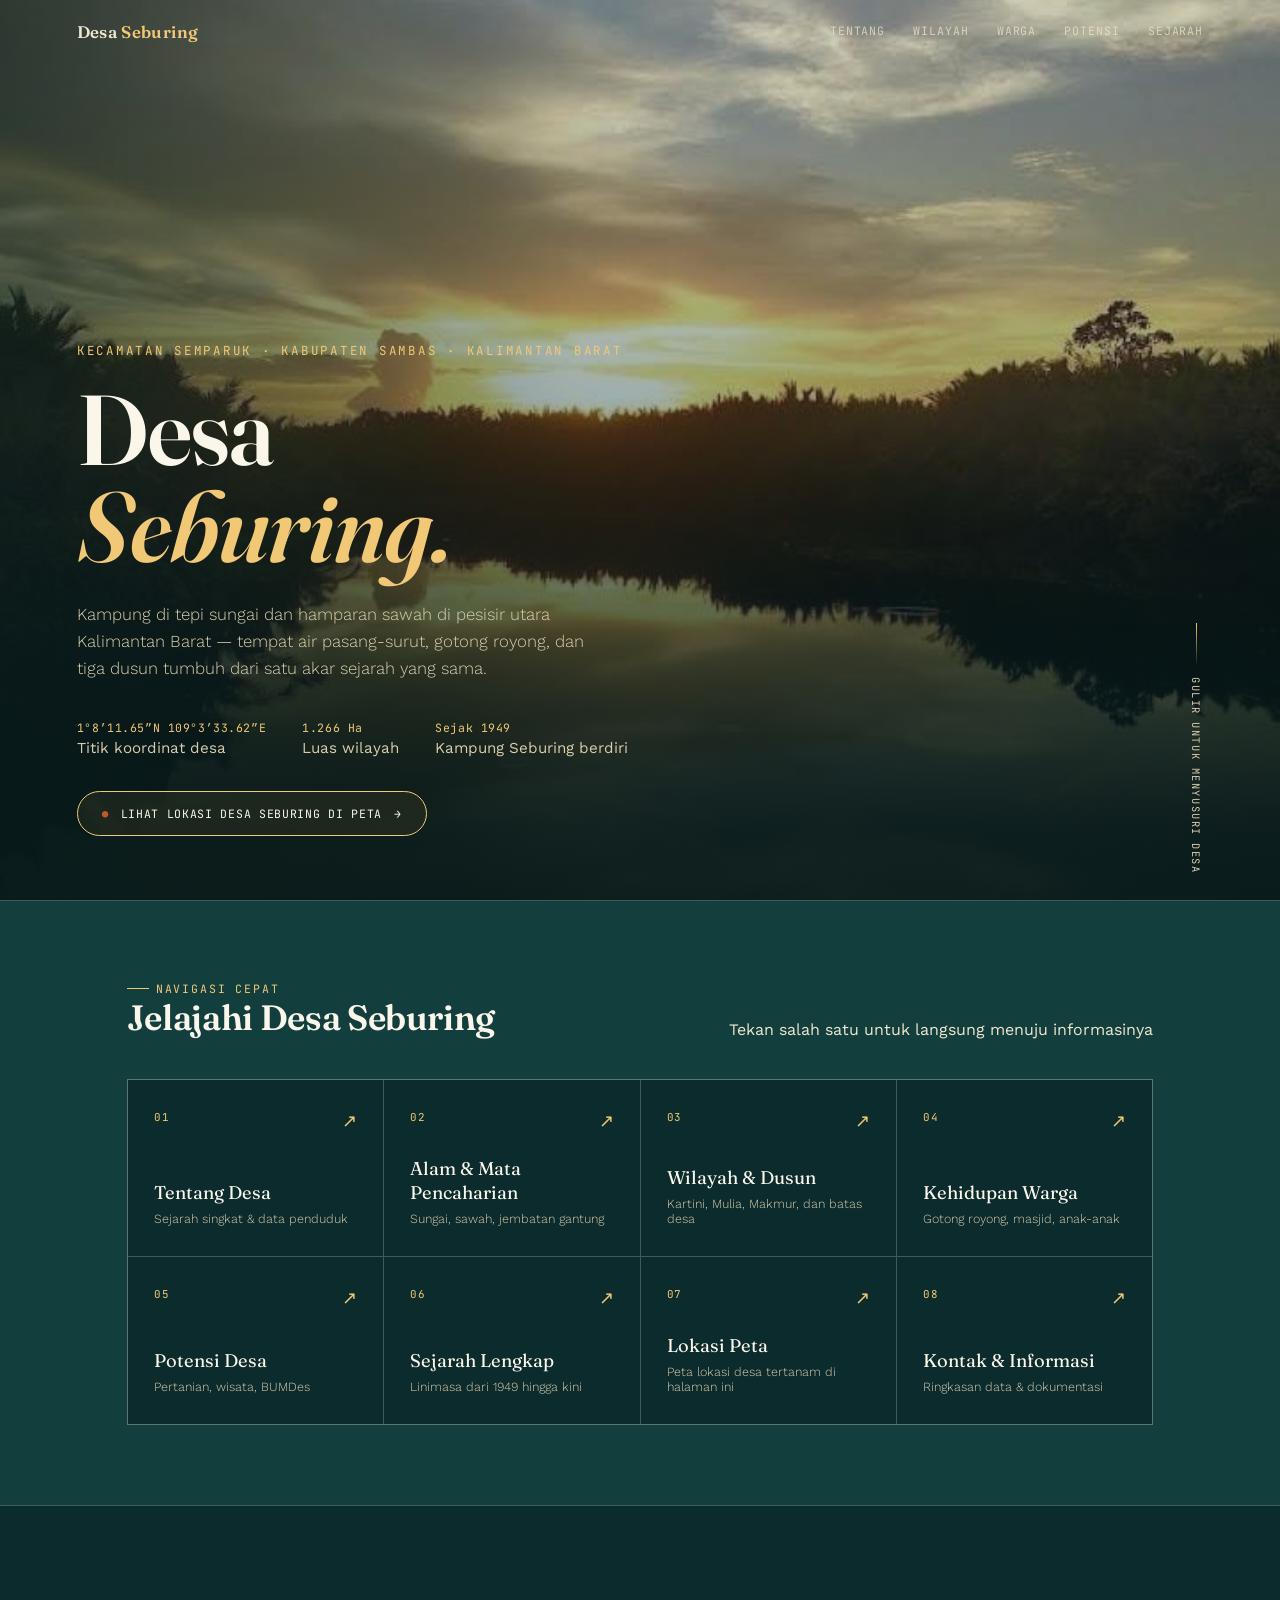
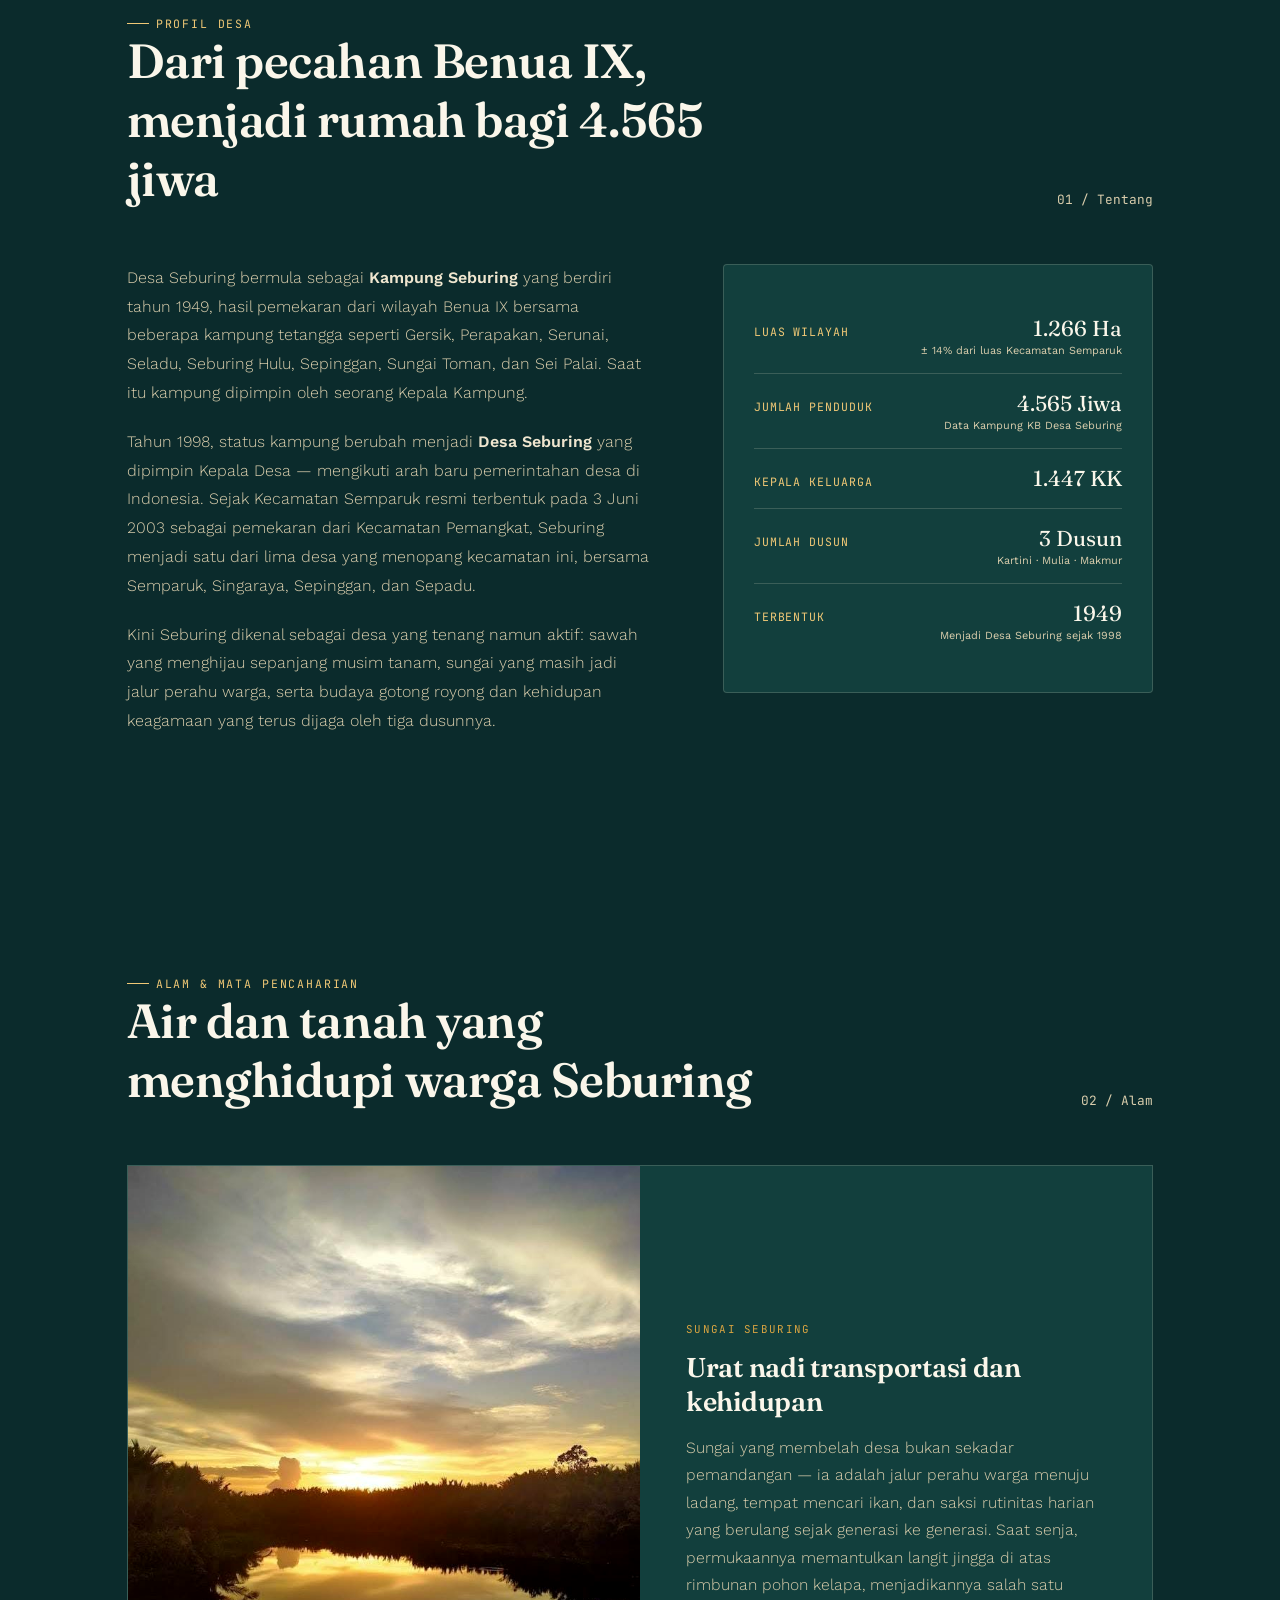
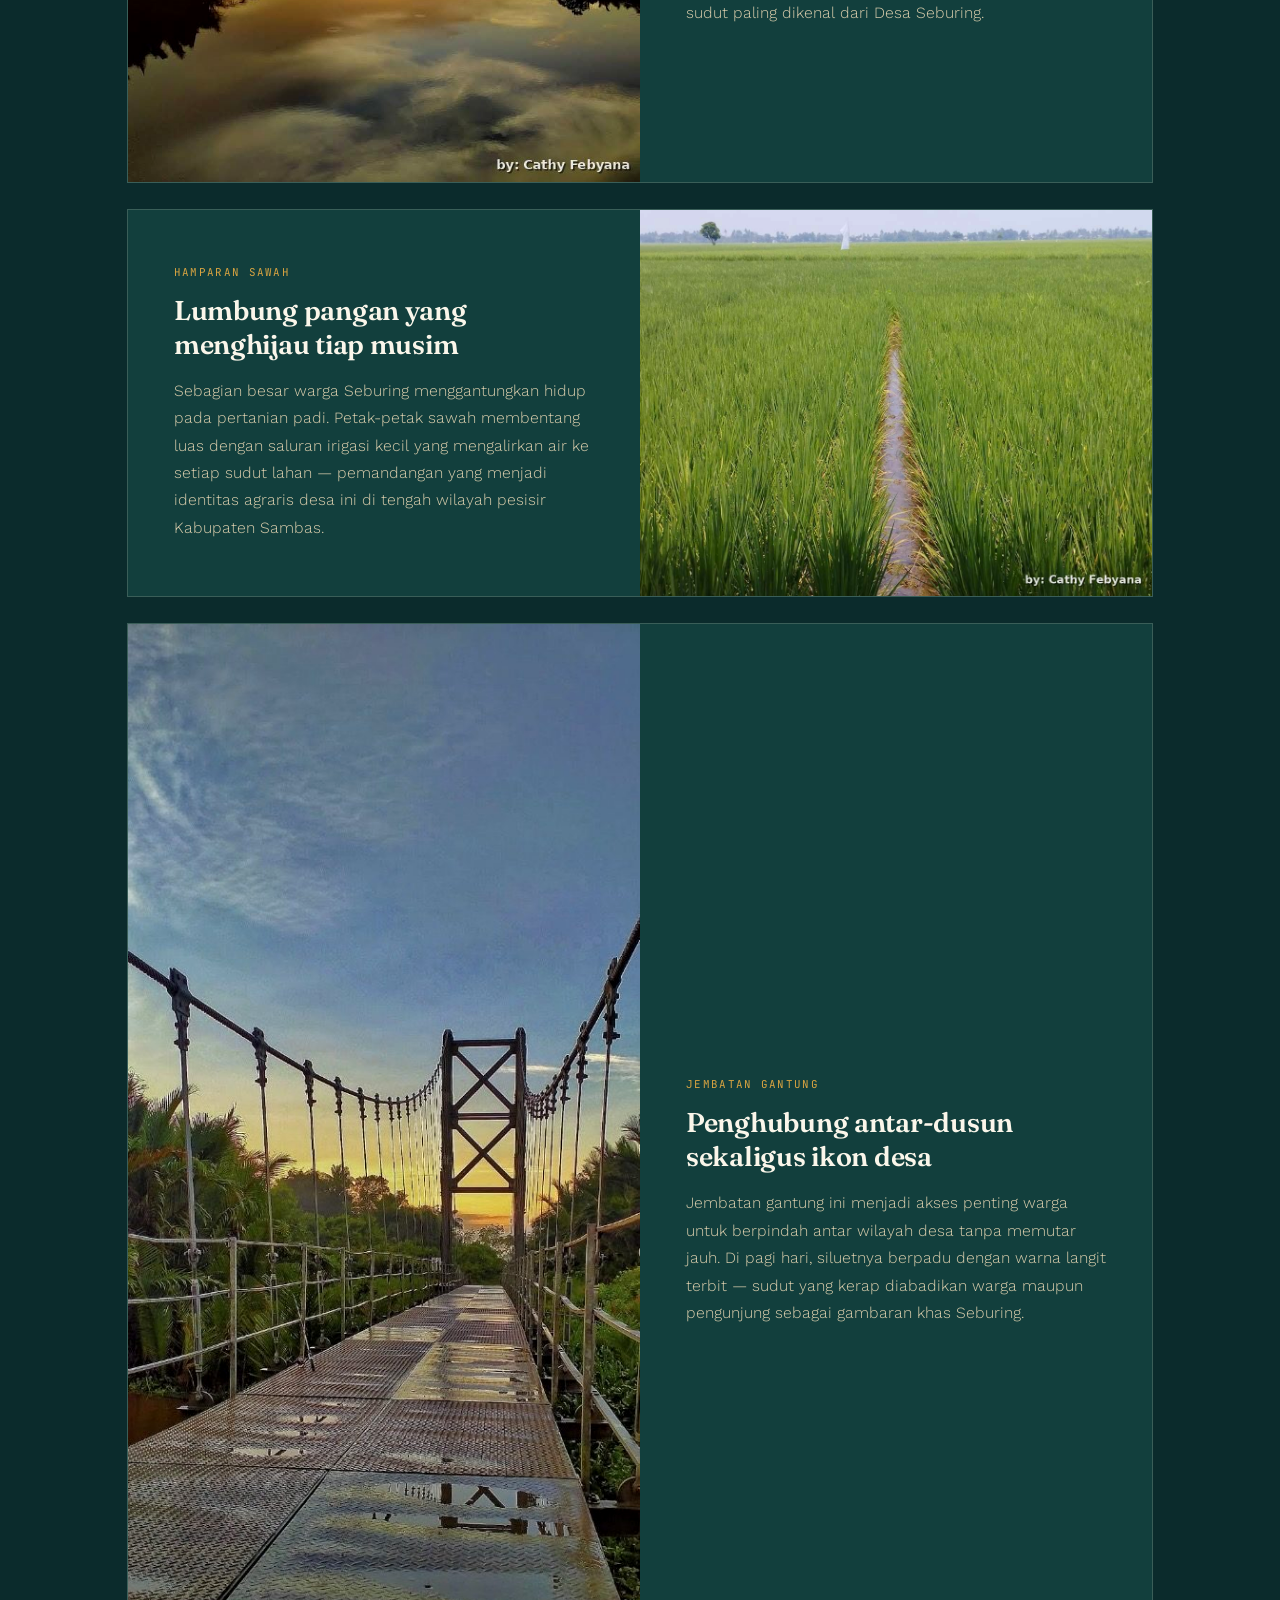
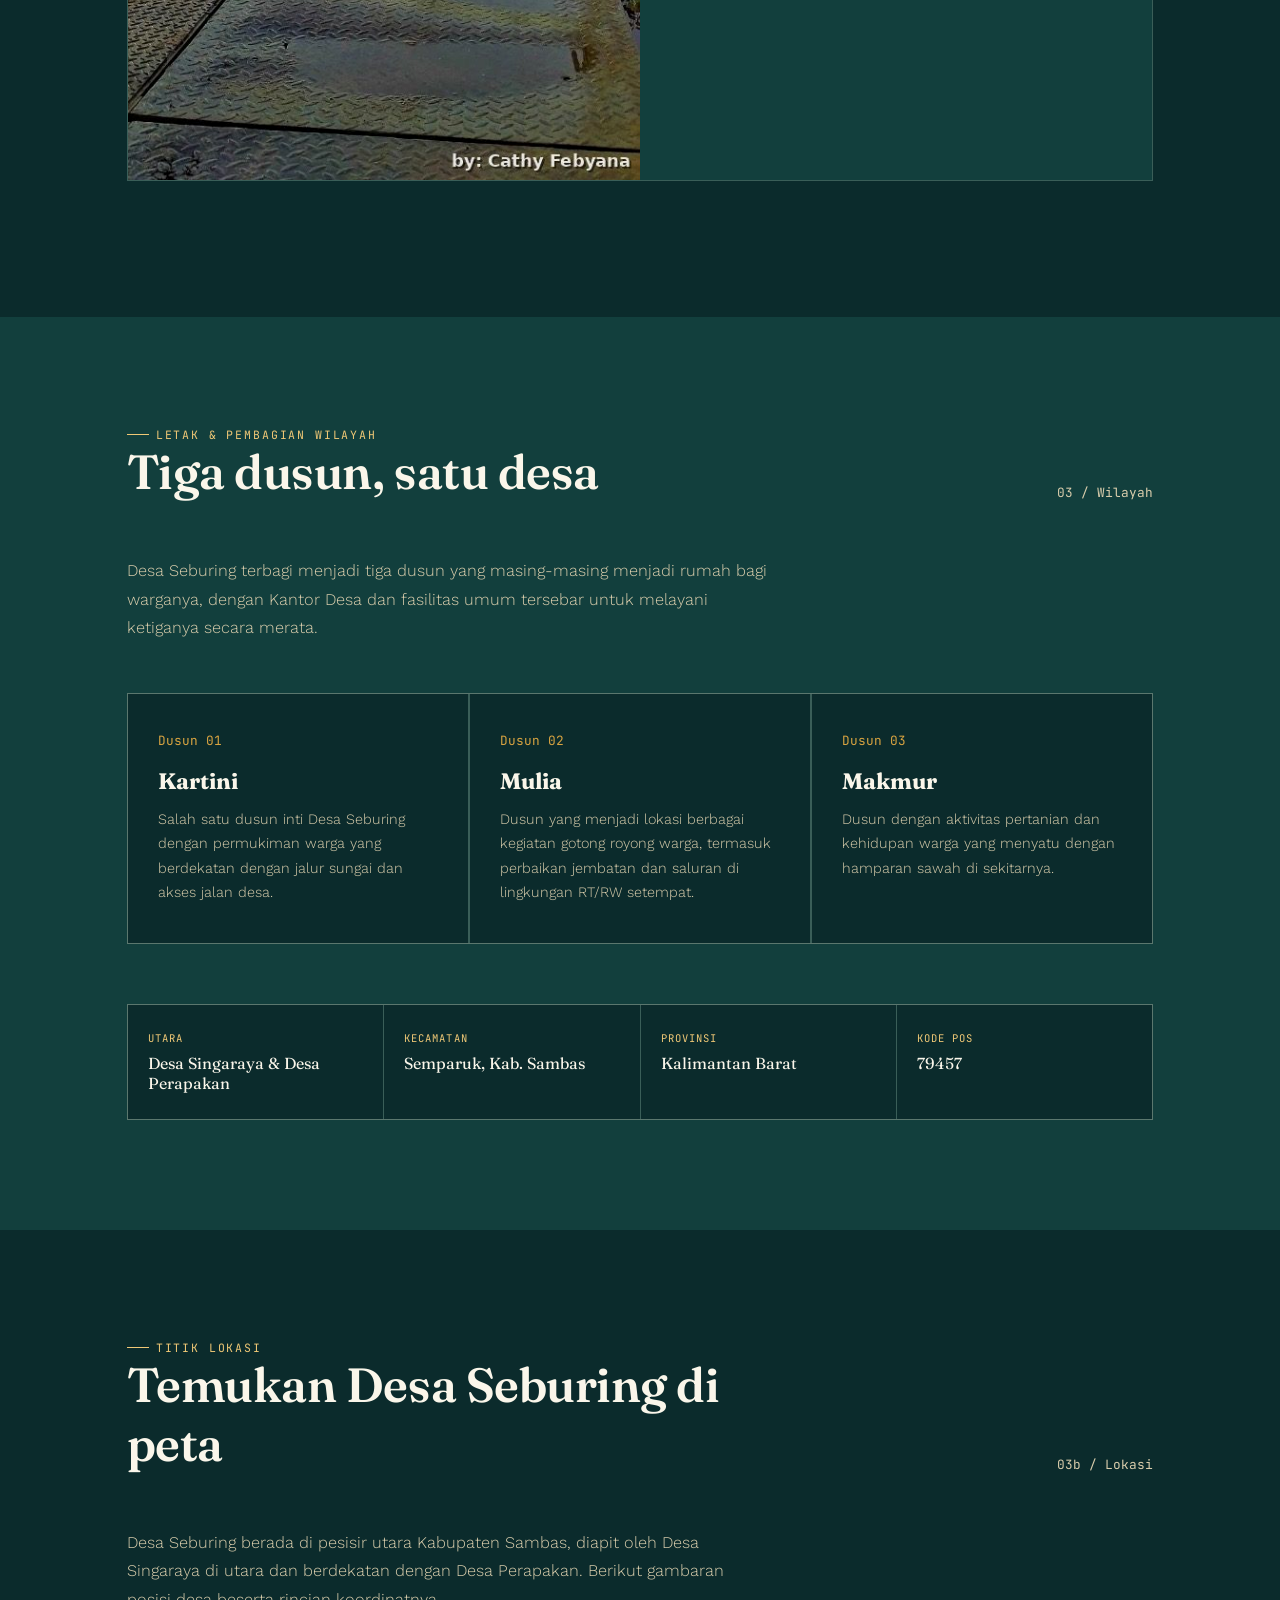
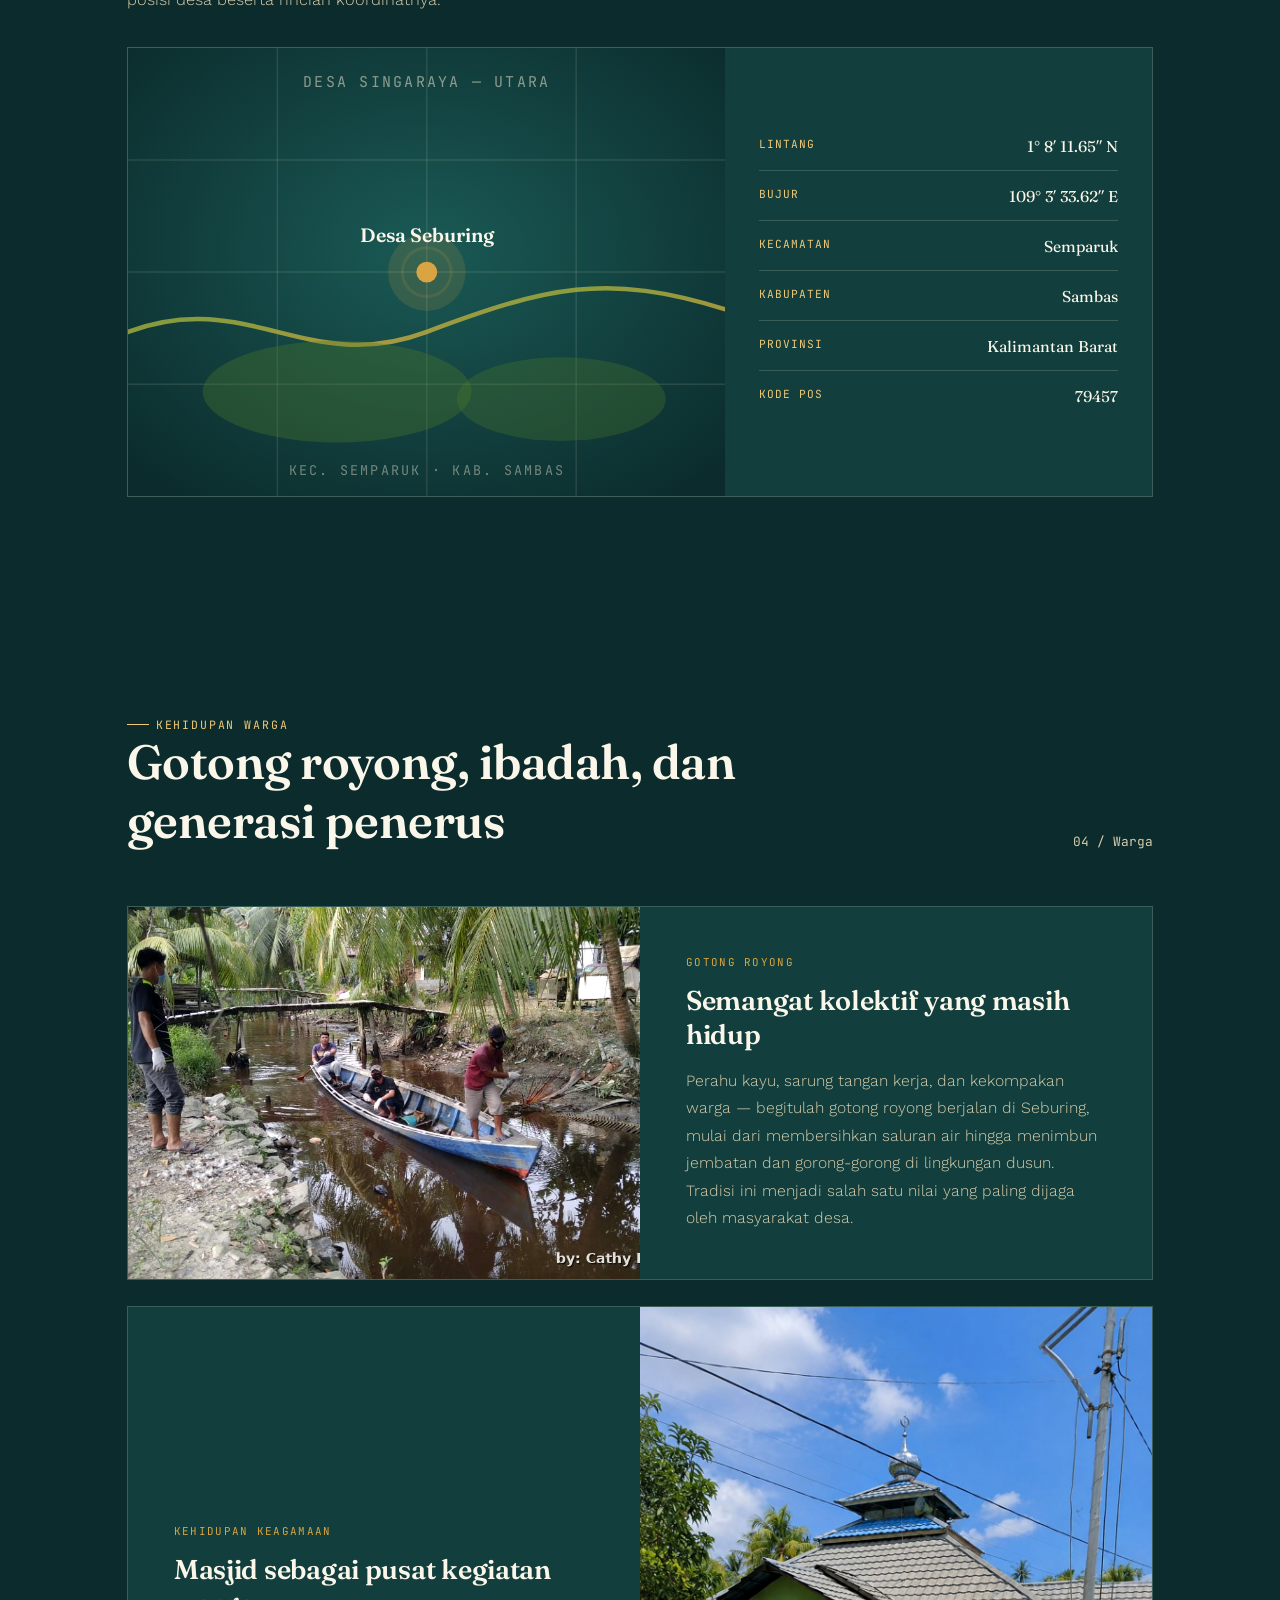
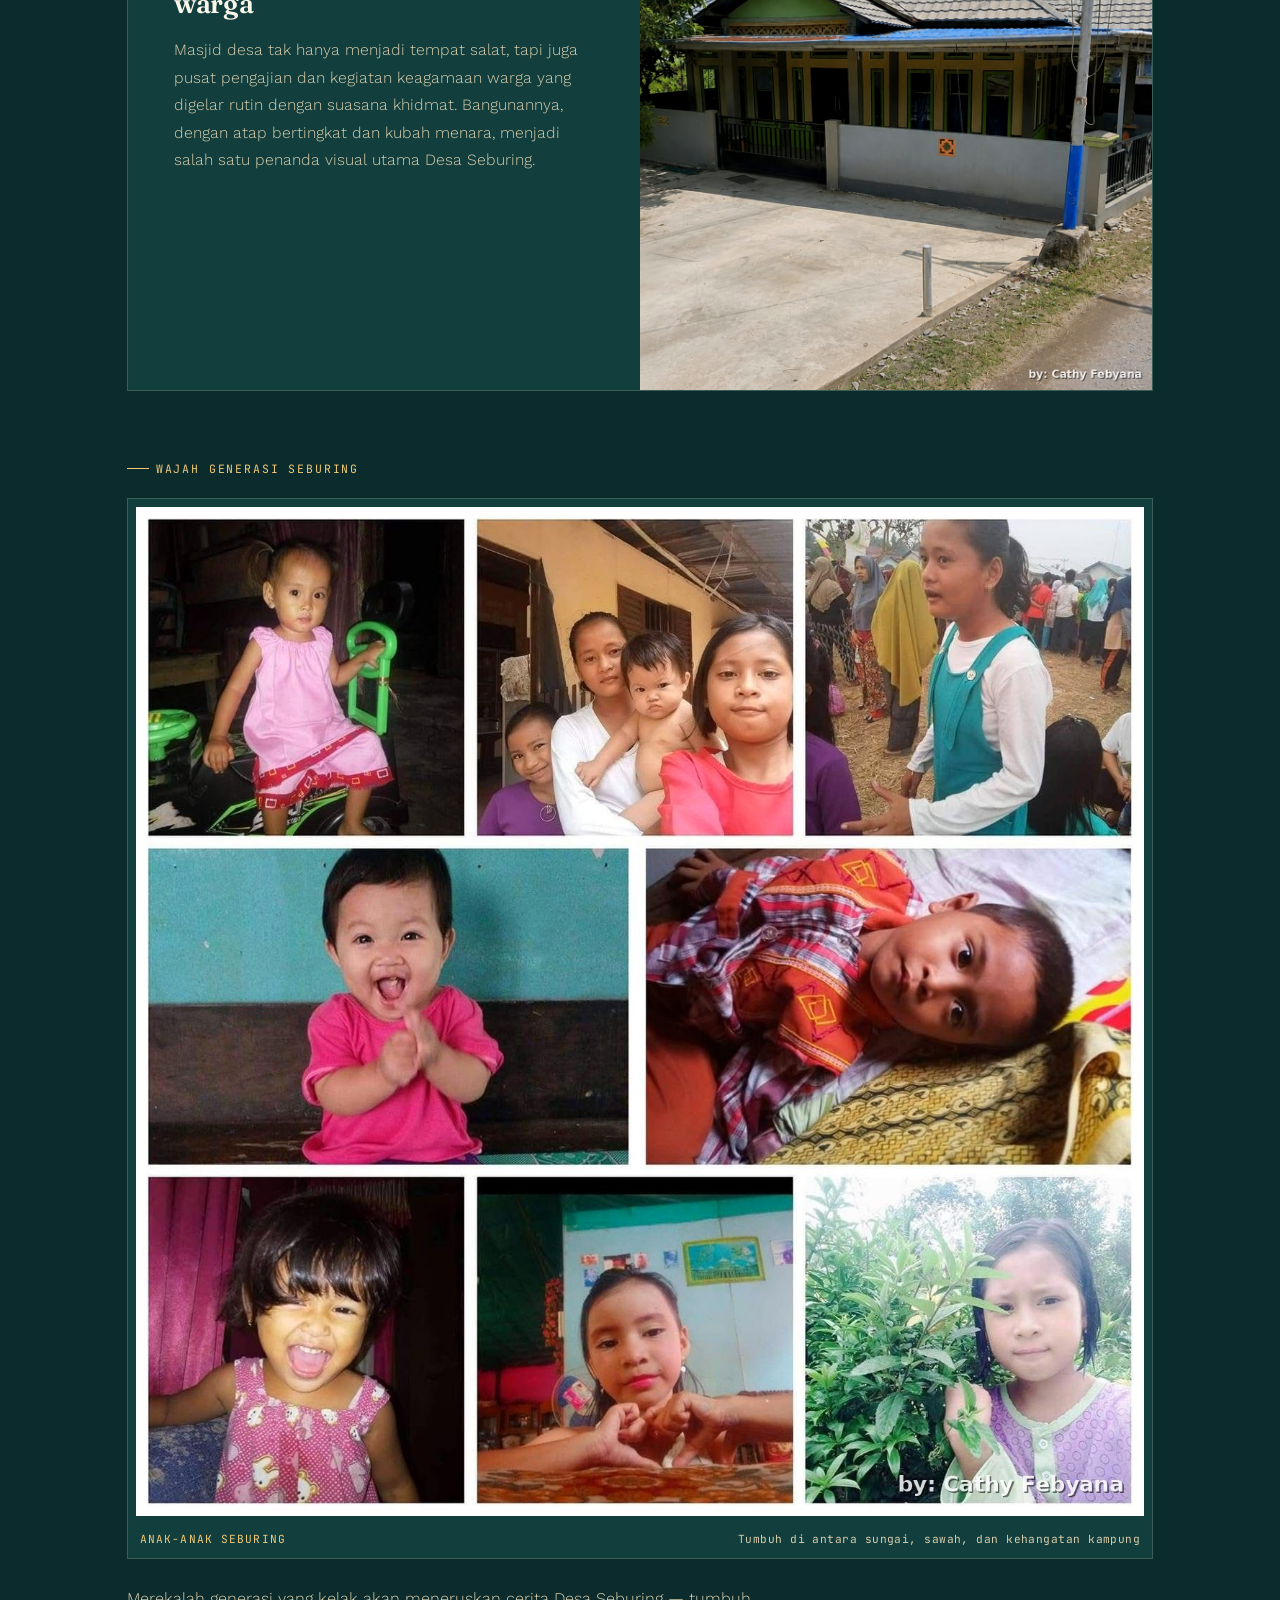
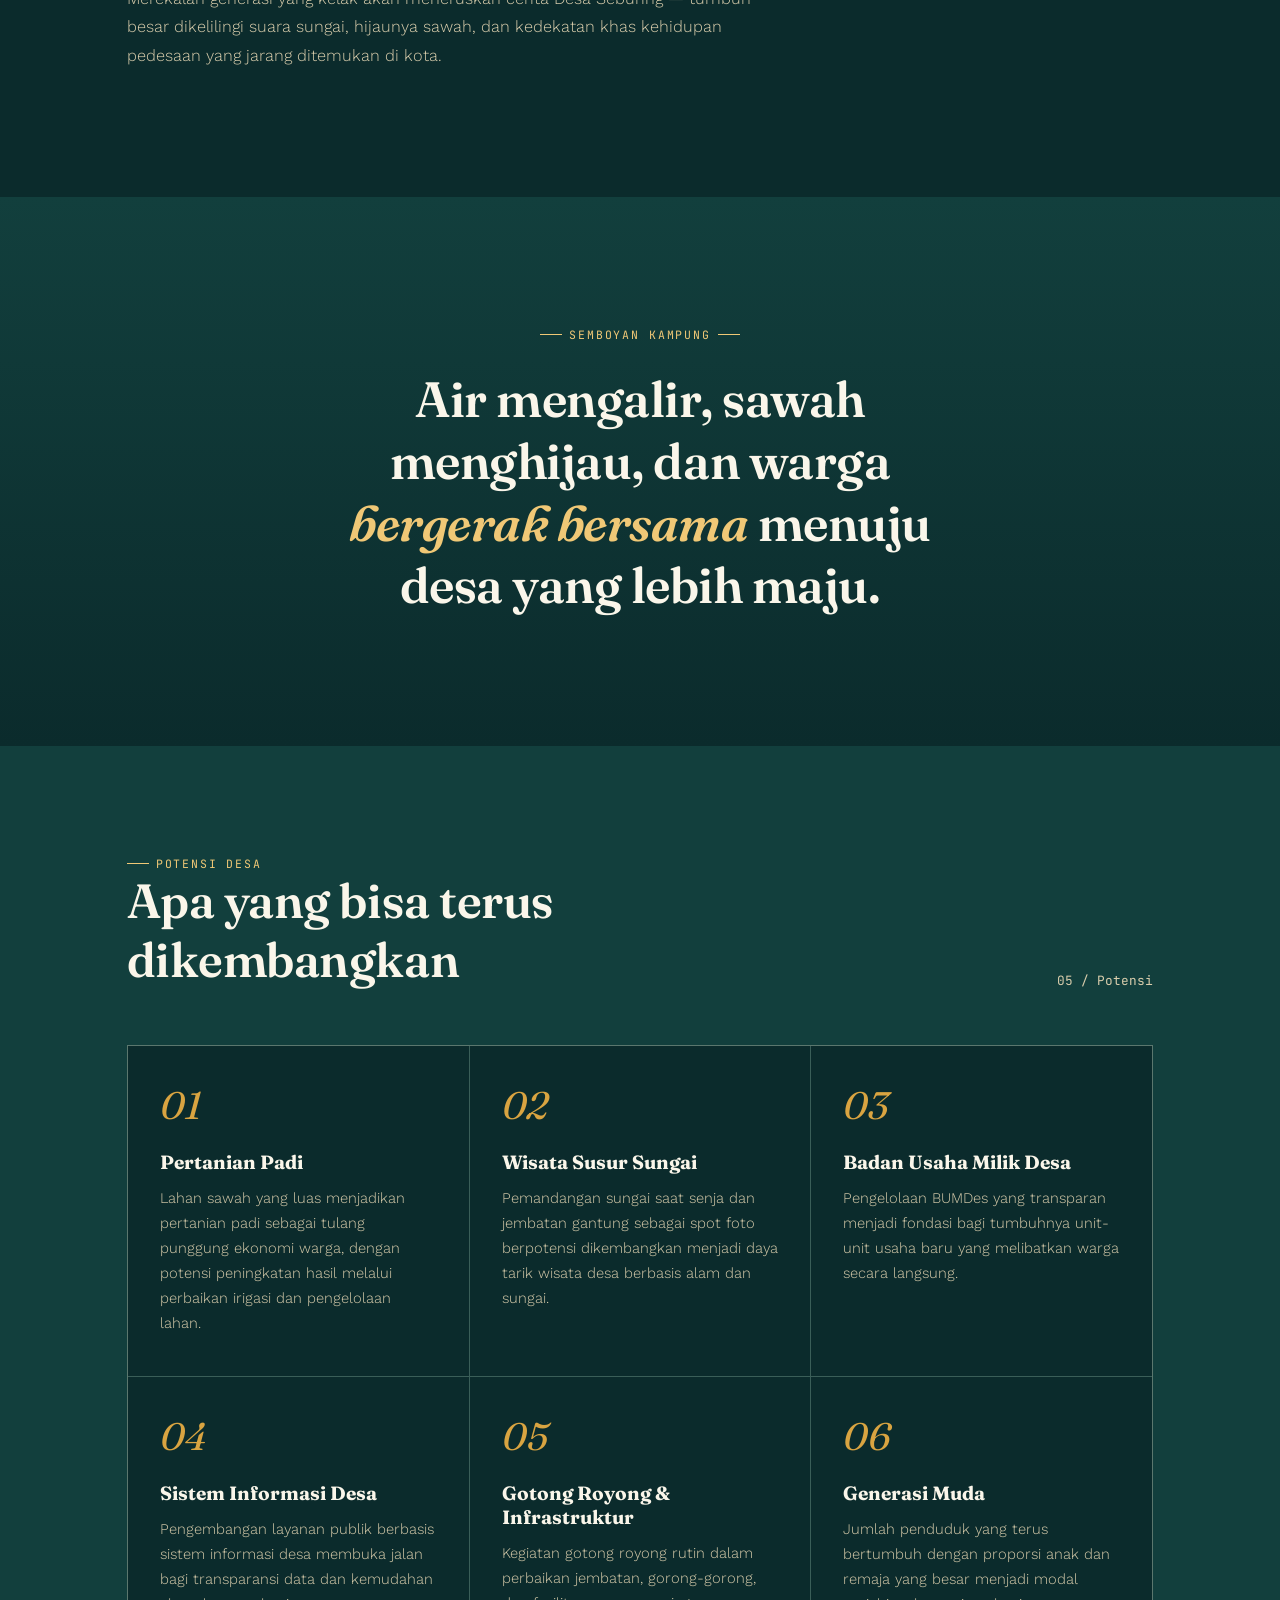
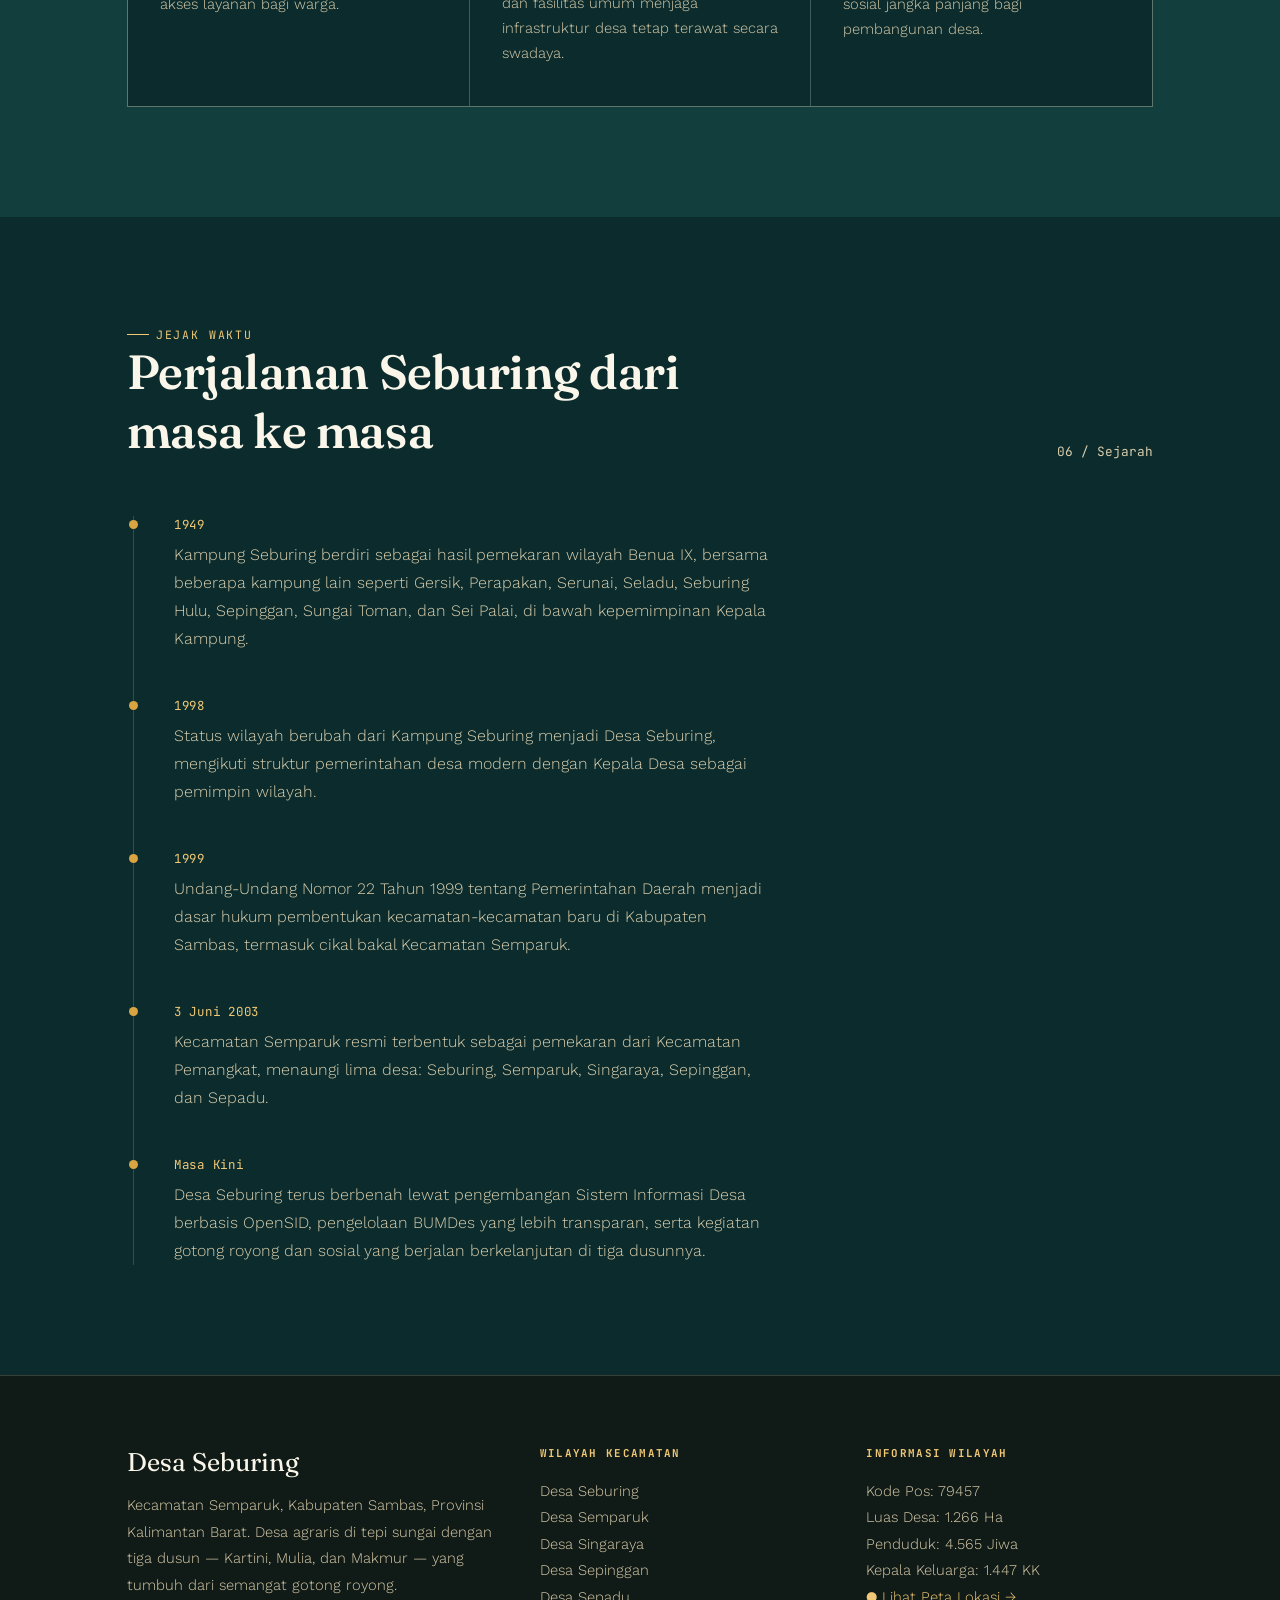
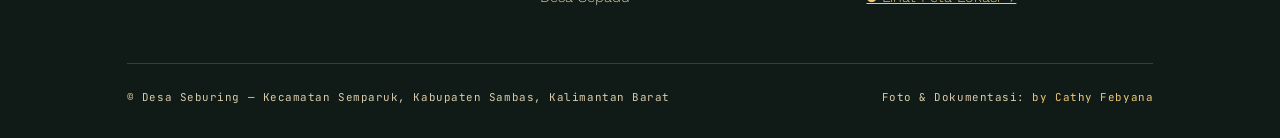
==== index.html @ 87f45f17 "Add files via upload" ====
<!DOCTYPE html>
<html lang="id">
<head>
<meta charset="UTF-8">
<meta name="viewport" content="width=device-width, initial-scale=1.0">
<title>Desa Seburing — Kecamatan Semparuk, Kabupaten Sambas</title>
<meta name="description" content="Profil dan promosi Desa Seburing, Kecamatan Semparuk, Kabupaten Sambas, Kalimantan Barat.">
<link rel="preconnect" href="https://fonts.googleapis.com">
<link href="https://fonts.googleapis.com/css2?family=Fraunces:ital,opsz,wght@0,9..144,400;0,9..144,600;0,9..144,700;1,9..144,500&family=Work+Sans:wght@300;400;500;600;700&family=JetBrains+Mono:wght@400;500&display=swap" rel="stylesheet">
<style>
  :root{
    --river-deep:#0b2b2c;
    --river-mid:#123f3d;
    --gold:#d9a441;
    --gold-soft:#f0c876;
    --paddy:#7fae3b;
    --paddy-deep:#4f7a2a;
    --clay:#c1592c;
    --sand:#efe6cf;
    --sand-dim:#d9cdac;
    --ink:#101a16;
    --paper:#faf6ea;
    --line: rgba(239,230,207,0.18);
  }
  *{box-sizing:border-box;}
  html{scroll-behavior:smooth;}
  body{
    margin:0;
    background:var(--river-deep);
    color:var(--sand);
    font-family:'Work Sans', sans-serif;
    font-weight:400;
    overflow-x:hidden;
  }
  h1,h2,h3,.display{
    font-family:'Fraunces', serif;
    font-weight:600;
    letter-spacing:-0.01em;
    margin:0;
  }
  .eyebrow{
    font-family:'JetBrains Mono', monospace;
    text-transform:uppercase;
    letter-spacing:0.16em;
    font-size:0.72rem;
    color:var(--gold-soft);
    display:flex;
    align-items:center;
    gap:0.6em;
  }
  .eyebrow::before{
    content:"";
    width:22px;height:1px;
    background:var(--gold-soft);
    display:inline-block;
  }
  a{color:inherit;}
  img{display:block;max-width:100%;}

  /* ---------- layout shells ---------- */
  .wrap{
    max-width:1180px;
    margin:0 auto;
    padding:0 6vw;
  }
  section{
    position:relative;
    padding:110px 0;
  }
  @media (max-width:720px){
    section{padding:70px 0;}
    .wrap{padding:0 6.5vw;}
  }

  /* ---------- top nav ---------- */
  header.nav{
    position:fixed;
    top:0;left:0;right:0;
    z-index:50;
    display:flex;
    justify-content:space-between;
    align-items:center;
    padding:22px 6vw;
    mix-blend-mode:normal;
    pointer-events:none;
  }
  header.nav .brand{
    font-family:'Fraunces', serif;
    font-weight:600;
    font-size:1.05rem;
    letter-spacing:0.02em;
    pointer-events:auto;
  }
  header.nav .brand span{color:var(--gold-soft);}
  header.nav nav{
    display:flex;
    gap:28px;
    font-family:'JetBrains Mono', monospace;
    font-size:0.72rem;
    letter-spacing:0.08em;
    text-transform:uppercase;
    pointer-events:auto;
  }
  header.nav nav a{
    text-decoration:none;
    opacity:0.75;
    transition:opacity .25s;
    border-bottom:1px solid transparent;
    padding-bottom:2px;
  }
  header.nav nav a:hover{opacity:1;border-color:var(--gold-soft);}
  @media (max-width:780px){
    header.nav nav{display:none;}
  }

  /* ---------- river spine (signature element) ---------- */
  .river-spine{
    position:absolute;
    left:50%;
    top:0;
    bottom:0;
    width:2px;
    transform:translateX(-50%);
    z-index:1;
    pointer-events:none;
  }
  .river-spine svg{
    position:sticky;
    top:0;
    height:100vh;
    width:2px;
    overflow:visible;
  }
  .dusun-marker{
    position:absolute;
    left:50%;
    transform:translateX(-50%);
    display:flex;
    flex-direction:column;
    align-items:center;
    z-index:2;
  }
  .dusun-marker .dot{
    width:11px;height:11px;
    border-radius:50%;
    background:var(--gold);
    box-shadow:0 0 0 5px rgba(217,164,65,0.18), 0 0 22px rgba(217,164,65,0.55);
  }
  .dusun-marker .label{
    margin-top:10px;
    font-family:'JetBrains Mono', monospace;
    font-size:0.68rem;
    letter-spacing:0.1em;
    text-transform:uppercase;
    color:var(--gold-soft);
    white-space:nowrap;
    background:var(--river-deep);
    padding:2px 8px;
    border:1px solid var(--line);
    border-radius:20px;
  }

  /* ---------- hero ---------- */
  .hero{
    position:relative;
    height:100vh;
    min-height:640px;
    display:flex;
    align-items:flex-end;
    padding:0;
    overflow:hidden;
  }
  .hero .bg{
    position:absolute;inset:0;
    background-size:cover;
    background-position:center 62%;
  }
  .hero .bg::after{
    content:"";
    position:absolute;inset:0;
    background:
      linear-gradient(180deg, rgba(11,43,44,0.15) 0%, rgba(11,43,44,0.35) 45%, rgba(8,26,27,0.92) 92%),
      linear-gradient(90deg, rgba(8,26,27,0.55) 0%, rgba(8,26,27,0.05) 45%);
  }
  .hero .content{
    position:relative;
    z-index:3;
    padding:0 6vw 64px;
    width:100%;
  }
  .hero .kicker{
    font-family:'JetBrains Mono', monospace;
    font-size:0.78rem;
    letter-spacing:0.22em;
    text-transform:uppercase;
    color:var(--gold-soft);
    margin-bottom:22px;
  }
  .hero h1{
    font-size:clamp(2.6rem, 8vw, 6.2rem);
    line-height:0.98;
    color:var(--paper);
  }
  .hero h1 em{
    font-style:italic;
    color:var(--gold-soft);
  }
  .hero .sub{
    max-width:520px;
    margin-top:26px;
    font-size:1.05rem;
    line-height:1.6;
    color:var(--sand-dim);
    font-weight:300;
  }
  .hero .coords{
    margin-top:38px;
    display:flex;
    gap:36px;
    flex-wrap:wrap;
    font-family:'JetBrains Mono', monospace;
    font-size:0.72rem;
    letter-spacing:0.05em;
    color:var(--gold-soft);
  }
  .hero .coords div span{
    display:block;
    color:var(--sand-dim);
    font-family:'Work Sans',sans-serif;
    font-size:0.95rem;
    letter-spacing:0;
    margin-top:4px;
  }
  .scroll-cue{
    position:absolute;
    bottom:26px;right:6vw;
    z-index:3;
    font-family:'JetBrains Mono', monospace;
    font-size:0.65rem;
    letter-spacing:0.15em;
    text-transform:uppercase;
    color:var(--sand-dim);
    writing-mode:vertical-rl;
    display:flex;
    align-items:center;
    gap:10px;
  }
  .scroll-cue .bar{
    width:1px;height:44px;
    background:linear-gradient(var(--gold-soft), transparent);
  }
  .maps-btn{
    display:inline-flex;
    align-items:center;
    gap:12px;
    margin-top:34px;
    padding:14px 24px;
    border:1px solid var(--gold-soft);
    border-radius:40px;
    text-decoration:none;
    color:var(--paper);
    font-family:'JetBrains Mono', monospace;
    font-size:0.72rem;
    letter-spacing:0.06em;
    text-transform:uppercase;
    background:rgba(217,164,65,0.08);
    backdrop-filter:blur(4px);
    transition:background .25s, transform .25s, border-color .25s;
    width:fit-content;
  }
  .maps-btn:hover{
    background:var(--gold-soft);
    color:var(--river-deep);
    border-color:var(--gold-soft);
    transform:translateY(-2px);
  }
  .maps-btn .pin{color:var(--clay);font-size:0.9em;}
  .maps-btn:hover .pin{color:var(--river-deep);}
  .maps-btn .arrow{transition:transform .25s;}
  .maps-btn:hover .arrow{transform:translateX(4px);}
  @media (max-width:480px){
    .maps-btn{font-size:0.62rem;padding:12px 18px;}
  }

  /* ---------- explore menu (jelajahi desa) ---------- */
  #jelajahi{
    background:var(--river-mid);
    padding:80px 0;
    border-top:1px solid var(--line);
    border-bottom:1px solid var(--line);
  }
  .jelajahi-head{
    display:flex;
    justify-content:space-between;
    align-items:flex-end;
    flex-wrap:wrap;
    gap:16px;
    margin-bottom:40px;
  }
  .jelajahi-head h2{
    font-size:clamp(1.5rem,3.4vw,2.2rem);
    color:var(--paper);
  }
  .menu-grid{
    display:grid;
    grid-template-columns:repeat(4,1fr);
    gap:1px;
    background:var(--line);
    border:1px solid var(--line);
  }
  @media (max-width:900px){.menu-grid{grid-template-columns:repeat(2,1fr);}}
  @media (max-width:520px){.menu-grid{grid-template-columns:1fr;}}
  .menu-card{
    background:var(--river-deep);
    padding:30px 26px;
    text-decoration:none;
    display:flex;
    flex-direction:column;
    justify-content:space-between;
    gap:26px;
    min-height:150px;
    position:relative;
    overflow:hidden;
    transition:background .3s;
  }
  .menu-card::before{
    content:"";
    position:absolute;
    left:0;top:0;bottom:0;
    width:2px;
    background:var(--gold);
    transform:scaleY(0);
    transform-origin:bottom;
    transition:transform .35s ease;
  }
  .menu-card:hover{background:var(--river-mid);}
  .menu-card:hover::before{transform:scaleY(1);}
  .menu-card .mc-top{
    display:flex;
    justify-content:space-between;
    align-items:flex-start;
  }
  .menu-card .mc-no{
    font-family:'JetBrains Mono', monospace;
    font-size:0.68rem;
    color:var(--gold-soft);
    letter-spacing:0.08em;
  }
  .menu-card .mc-arrow{
    font-family:'Fraunces', serif;
    font-size:1.1rem;
    color:var(--gold-soft);
    transition:transform .3s;
  }
  .menu-card:hover .mc-arrow{transform:translate(3px,-3px);}
  .menu-card .mc-title{
    font-family:'Fraunces', serif;
    font-size:1.15rem;
    color:var(--paper);
    line-height:1.3;
  }
  .menu-card .mc-sub{
    font-family:'Work Sans',sans-serif;
    font-size:0.78rem;
    color:var(--sand-dim);
    font-weight:300;
    margin-top:6px;
    display:block;
  }
  .map-frame{
    border:1px solid var(--line);
    background:var(--river-mid);
    padding:8px;
    filter:grayscale(0.15) contrast(1.05);
  }
  .map-frame iframe{display:block;width:100%;}
  .locate-card{
    display:grid;
    grid-template-columns:1.4fr 1fr;
    gap:0;
    border:1px solid var(--line);
    background:var(--river-mid);
    overflow:hidden;
  }
  @media (max-width:780px){.locate-card{grid-template-columns:1fr;}}
  .locate-visual{
    min-height:320px;
    display:flex;
  }
  .locate-visual svg{display:block;}
  .locate-data{
    padding:36px 34px;
    display:flex;
    flex-direction:column;
    justify-content:center;
    gap:2px;
  }
  .ld-row{
    display:flex;
    justify-content:space-between;
    padding:14px 0;
    border-bottom:1px solid var(--line);
  }
  .ld-row:last-child{border-bottom:none;}
  .ld-k{
    font-family:'JetBrains Mono', monospace;
    font-size:0.7rem;
    letter-spacing:0.08em;
    text-transform:uppercase;
    color:var(--gold-soft);
  }
  .ld-v{
    font-family:'Fraunces', serif;
    color:var(--paper);
    font-size:0.98rem;
  }

  /* ---------- section headers ---------- */
  .sec-head{
    display:flex;
    justify-content:space-between;
    align-items:flex-end;
    gap:24px;
    margin-bottom:56px;
    flex-wrap:wrap;
  }
  .sec-head h2{
    font-size:clamp(1.9rem, 4vw, 3rem);
    color:var(--paper);
    max-width:640px;
  }
  .sec-head .num{
    font-family:'JetBrains Mono', monospace;
    font-size:0.8rem;
    color:var(--sand-dim);
  }
  .lede{
    max-width:640px;
    color:var(--sand-dim);
    font-size:1.02rem;
    line-height:1.75;
    font-weight:300;
  }

  /* ---------- about / sejarah ---------- */
  #tentang{background:var(--river-deep);}
  .about-grid{
    display:grid;
    grid-template-columns:1.1fr 0.9fr;
    gap:70px;
    align-items:start;
  }
  @media (max-width:860px){
    .about-grid{grid-template-columns:1fr;gap:40px;}
  }
  .about-grid p{
    color:var(--sand-dim);
    line-height:1.8;
    font-weight:300;
    margin:0 0 20px;
  }
  .about-grid strong{color:var(--sand);font-weight:600;}
  .stat-card{
    background:var(--river-mid);
    border:1px solid var(--line);
    border-radius:4px;
    padding:34px 30px;
  }
  .stat-row{
    display:flex;
    justify-content:space-between;
    align-items:baseline;
    padding:16px 0;
    border-bottom:1px solid var(--line);
  }
  .stat-row:last-child{border-bottom:none;}
  .stat-row .k{
    font-family:'JetBrains Mono', monospace;
    font-size:0.72rem;
    letter-spacing:0.08em;
    text-transform:uppercase;
    color:var(--gold-soft);
  }
  .stat-row .v{
    font-family:'Fraunces', serif;
    font-size:1.35rem;
    color:var(--paper);
    text-align:right;
  }
  .stat-row .v small{
    display:block;
    font-family:'Work Sans',sans-serif;
    font-size:0.68rem;
    color:var(--sand-dim);
    font-weight:400;
    margin-top:2px;
  }

  /* ---------- image feature blocks ---------- */
  .feature{
    display:grid;
    grid-template-columns:1fr 1fr;
    gap:0;
    align-items:stretch;
    background:var(--river-mid);
    border:1px solid var(--line);
    margin-bottom:26px;
    overflow:hidden;
  }
  .feature.reverse{grid-template-columns:1fr 1fr;}
  .feature.reverse .feature-media{order:2;}
  .feature.reverse .feature-text{order:1;}
  @media (max-width:860px){
    .feature, .feature.reverse{grid-template-columns:1fr;}
    .feature.reverse .feature-media{order:1;}
    .feature.reverse .feature-text{order:2;}
  }
  .feature-media{
    position:relative;
    min-height:340px;
    overflow:hidden;
  }
  .feature-media img{
    width:100%;height:100%;
    object-fit:cover;
    min-height:340px;
    filter:saturate(1.08) contrast(1.03);
    transition:transform 1.2s cubic-bezier(.16,1,.3,1);
  }
  .feature-media:hover img{transform:scale(1.06);}
  .feature-text{
    padding:48px 46px;
    display:flex;
    flex-direction:column;
    justify-content:center;
  }
  .feature-text .tag{
    font-family:'JetBrains Mono', monospace;
    font-size:0.68rem;
    letter-spacing:0.12em;
    text-transform:uppercase;
    color:var(--gold);
    margin-bottom:14px;
  }
  .feature-text h3{
    font-size:1.7rem;
    color:var(--paper);
    margin-bottom:16px;
  }
  .feature-text p{
    color:var(--sand-dim);
    line-height:1.75;
    font-weight:300;
    font-size:0.98rem;
    margin:0;
  }

  /* ---------- dusun / geografi section ---------- */
  #wilayah{background:var(--river-mid);}
  .dusun-grid{
    display:grid;
    grid-template-columns:repeat(3,1fr);
    gap:2px;
    background:var(--line);
    border:1px solid var(--line);
  }
  @media (max-width:780px){.dusun-grid{grid-template-columns:1fr;}}
  .dusun-cell{
    background:var(--river-deep);
    padding:38px 30px;
  }
  .dusun-cell .no{
    font-family:'JetBrains Mono', monospace;
    color:var(--gold);
    font-size:0.8rem;
    margin-bottom:18px;
  }
  .dusun-cell h4{
    font-family:'Fraunces', serif;
    font-size:1.4rem;
    color:var(--paper);
    margin:0 0 12px;
  }
  .dusun-cell p{
    color:var(--sand-dim);
    font-size:0.9rem;
    line-height:1.7;
    font-weight:300;
    margin:0;
  }
  .border-list{
    margin-top:60px;
    display:grid;
    grid-template-columns:repeat(4,1fr);
    gap:1px;
    background:var(--line);
    border:1px solid var(--line);
  }
  @media (max-width:780px){.border-list{grid-template-columns:1fr 1fr;}}
  .border-item{
    background:var(--river-deep);
    padding:26px 20px;
  }
  .border-item .dir{
    font-family:'JetBrains Mono', monospace;
    font-size:0.66rem;
    letter-spacing:0.1em;
    text-transform:uppercase;
    color:var(--gold-soft);
    margin-bottom:8px;
  }
  .border-item .place{
    font-family:'Fraunces', serif;
    color:var(--paper);
    font-size:1rem;
  }

  /* ---------- gallery / anak-anak ---------- */
  #warga{background:var(--river-deep);}
  .gallery-frame{
    position:relative;
    border:1px solid var(--line);
    padding:8px;
    background:var(--river-mid);
  }
  .gallery-frame img{width:100%;filter:saturate(1.05);}
  .gallery-cap{
    display:flex;
    justify-content:space-between;
    padding:16px 4px 4px;
    font-family:'JetBrains Mono', monospace;
    font-size:0.7rem;
    color:var(--sand-dim);
    letter-spacing:0.04em;
  }
  .gallery-cap .g-name{color:var(--gold-soft);text-transform:uppercase;letter-spacing:0.1em;}

  /* ---------- potensi / ekonomi ---------- */
  #potensi{background:var(--river-mid);}
  .potensi-grid{
    display:grid;
    grid-template-columns:repeat(3,1fr);
    gap:1px;
    background:var(--line);
    border:1px solid var(--line);
  }
  @media (max-width:860px){.potensi-grid{grid-template-columns:1fr;}}
  .potensi-item{
    background:var(--river-deep);
    padding:40px 32px;
  }
  .potensi-item .icon{
    font-family:'Fraunces', serif;
    font-style:italic;
    font-size:2.4rem;
    color:var(--gold);
    margin-bottom:20px;
    line-height:1;
  }
  .potensi-item h4{
    font-family:'Fraunces', serif;
    color:var(--paper);
    font-size:1.2rem;
    margin-bottom:12px;
  }
  .potensi-item p{
    color:var(--sand-dim);
    font-size:0.92rem;
    line-height:1.7;
    font-weight:300;
    margin:0;
  }

  /* ---------- pemerintahan/timeline ---------- */
  #sejarah-lengkap{background:var(--river-deep);}
  .timeline{
    border-left:1px solid var(--line);
    margin-left:6px;
    padding-left:40px;
  }
  .t-item{
    position:relative;
    padding-bottom:44px;
  }
  .t-item:last-child{padding-bottom:0;}
  .t-item::before{
    content:"";
    position:absolute;
    left:-45px;
    top:4px;
    width:9px;height:9px;
    border-radius:50%;
    background:var(--gold);
  }
  .t-item .yr{
    font-family:'JetBrains Mono', monospace;
    color:var(--gold-soft);
    font-size:0.78rem;
    letter-spacing:0.06em;
    margin-bottom:8px;
  }
  .t-item p{
    color:var(--sand-dim);
    font-weight:300;
    line-height:1.75;
    margin:0;
    max-width:600px;
  }

  /* ---------- quote / cta banner ---------- */
  .banner{
    position:relative;
    padding:130px 0;
    text-align:center;
    background:linear-gradient(180deg, var(--river-mid), var(--river-deep));
  }
  .banner .wrap{max-width:820px;}
  .banner .eyebrow{justify-content:center;}
  .banner .eyebrow::before,.banner .eyebrow::after{content:"";width:22px;height:1px;background:var(--gold-soft);}
  .banner h2{
    font-size:clamp(1.8rem,4.4vw,3.1rem);
    color:var(--paper);
    margin:26px 0 0;
    line-height:1.25;
  }
  .banner h2 em{color:var(--gold-soft);font-style:italic;}

  /* ---------- footer ---------- */
  footer{
    background:var(--ink);
    padding:70px 0 34px;
    border-top:1px solid var(--line);
  }
  .foot-grid{
    display:grid;
    grid-template-columns:1.3fr 1fr 1fr;
    gap:40px;
    margin-bottom:50px;
  }
  @media (max-width:780px){.foot-grid{grid-template-columns:1fr;gap:34px;}}
  footer h5{
    font-family:'JetBrains Mono', monospace;
    font-size:0.68rem;
    letter-spacing:0.12em;
    text-transform:uppercase;
    color:var(--gold-soft);
    margin:0 0 18px;
  }
  footer p, footer li{
    color:var(--sand-dim);
    font-size:0.92rem;
    line-height:1.8;
    font-weight:300;
  }
  footer ul{list-style:none;padding:0;margin:0;}
  .foot-brand{
    font-family:'Fraunces', serif;
    font-size:1.6rem;
    color:var(--paper);
    margin-bottom:14px;
  }
  .foot-bottom{
    display:flex;
    justify-content:space-between;
    flex-wrap:wrap;
    gap:12px;
    padding-top:26px;
    border-top:1px solid var(--line);
    font-family:'JetBrains Mono', monospace;
    font-size:0.68rem;
    letter-spacing:0.05em;
    color:var(--sand-dim);
  }
  .foot-bottom a{text-decoration:none;color:var(--gold-soft);}

  ::selection{background:var(--gold);color:var(--ink);}

  @media (prefers-reduced-motion: reduce){
    *{animation:none !important;transition:none !important;}
  }

  .reveal{
    opacity:0;
    transform:translateY(24px);
    transition:opacity .8s ease, transform .8s ease;
  }
  .reveal.in{opacity:1;transform:translateY(0);}
</style>
</head>
<body>

<header class="nav">
  <div class="brand">Desa <span>Seburing</span></div>
  <nav>
    <a href="#tentang">Tentang</a>
    <a href="#wilayah">Wilayah</a>
    <a href="#warga">Warga</a>
    <a href="#potensi">Potensi</a>
    <a href="#sejarah-lengkap">Sejarah</a>
  </nav>
</header>

<!-- HERO -->
<section class="hero" id="beranda">
  <div class="bg" style="background-image:url('[data-uri]');"></div>
  <div class="content">
    <div class="kicker">Kecamatan Semparuk · Kabupaten Sambas · Kalimantan Barat</div>
    <h1>Desa<br><em>Seburing.</em></h1>
    <p class="sub">Kampung di tepi sungai dan hamparan sawah di pesisir utara Kalimantan Barat — tempat air pasang-surut, gotong royong, dan tiga dusun tumbuh dari satu akar sejarah yang sama.</p>
    <div class="coords">
      <div>1°8′11.65″N 109°3′33.62″E<span>Titik koordinat desa</span></div>
      <div>1.266 Ha<span>Luas wilayah</span></div>
      <div>Sejak 1949<span>Kampung Seburing berdiri</span></div>
    </div>
    <a class="maps-btn" href="#lokasi">
      <span class="pin">&#9679;</span> Lihat Lokasi Desa Seburing di Peta
      <span class="arrow">&#8594;</span>
    </a>
  </div>
  <div class="scroll-cue"><div class="bar"></div>GULIR UNTUK MENYUSURI DESA</div>
</section>

<!-- JELAJAHI DESA — QUICK NAV BUTTONS -->
<section id="jelajahi">
  <div class="wrap">
    <div class="jelajahi-head">
      <div>
        <div class="eyebrow">Navigasi Cepat</div>
        <h2 class="reveal">Jelajahi Desa Seburing</h2>
      </div>
      <div class="num">Tekan salah satu untuk langsung menuju informasinya</div>
    </div>
    <div class="menu-grid reveal">
      <a class="menu-card" href="#tentang">
        <div class="mc-top"><span class="mc-no">01</span><span class="mc-arrow">&#8599;</span></div>
        <div><div class="mc-title">Tentang Desa</div><span class="mc-sub">Sejarah singkat & data penduduk</span></div>
      </a>
      <a class="menu-card" href="#alam">
        <div class="mc-top"><span class="mc-no">02</span><span class="mc-arrow">&#8599;</span></div>
        <div><div class="mc-title">Alam & Mata Pencaharian</div><span class="mc-sub">Sungai, sawah, jembatan gantung</span></div>
      </a>
      <a class="menu-card" href="#wilayah">
        <div class="mc-top"><span class="mc-no">03</span><span class="mc-arrow">&#8599;</span></div>
        <div><div class="mc-title">Wilayah & Dusun</div><span class="mc-sub">Kartini, Mulia, Makmur, dan batas desa</span></div>
      </a>
      <a class="menu-card" href="#warga">
        <div class="mc-top"><span class="mc-no">04</span><span class="mc-arrow">&#8599;</span></div>
        <div><div class="mc-title">Kehidupan Warga</div><span class="mc-sub">Gotong royong, masjid, anak-anak</span></div>
      </a>
      <a class="menu-card" href="#potensi">
        <div class="mc-top"><span class="mc-no">05</span><span class="mc-arrow">&#8599;</span></div>
        <div><div class="mc-title">Potensi Desa</div><span class="mc-sub">Pertanian, wisata, BUMDes</span></div>
      </a>
      <a class="menu-card" href="#sejarah-lengkap">
        <div class="mc-top"><span class="mc-no">06</span><span class="mc-arrow">&#8599;</span></div>
        <div><div class="mc-title">Sejarah Lengkap</div><span class="mc-sub">Linimasa dari 1949 hingga kini</span></div>
      </a>
      <a class="menu-card" href="#lokasi">
        <div class="mc-top"><span class="mc-no">07</span><span class="mc-arrow">&#8599;</span></div>
        <div><div class="mc-title">Lokasi Peta</div><span class="mc-sub">Peta lokasi desa tertanam di halaman ini</span></div>
      </a>
      <a class="menu-card" href="#kontak">
        <div class="mc-top"><span class="mc-no">08</span><span class="mc-arrow">&#8599;</span></div>
        <div><div class="mc-title">Kontak & Informasi</div><span class="mc-sub">Ringkasan data & dokumentasi</span></div>
      </a>
    </div>
  </div>
</section>

<!-- RIVER SPINE (decorative signature element spanning main content) -->
<div style="position:relative;">
<div class="river-spine">
  <svg viewBox="0 0 2 100" preserveAspectRatio="none">
    <line x1="1" y1="0" x2="1" y2="100" stroke="url(#riverGrad)" stroke-width="1.4" stroke-dasharray="1 3"/>
    <defs>
      <linearGradient id="riverGrad" x1="0" y1="0" x2="0" y2="1">
        <stop offset="0%" stop-color="#d9a441" stop-opacity="0.75"/>
        <stop offset="100%" stop-color="#7fae3b" stop-opacity="0.35"/>
      </linearGradient>
    </defs>
  </svg>
</div>

<!-- TENTANG / SEJARAH SINGKAT -->
<section id="tentang">
  <div class="wrap">
    <div class="sec-head">
      <div>
        <div class="eyebrow">Profil Desa</div>
        <h2 class="reveal">Dari pecahan Benua IX, menjadi rumah bagi 4.565 jiwa</h2>
      </div>
      <div class="num">01 / Tentang</div>
    </div>
    <div class="about-grid">
      <div>
        <p class="reveal">Desa Seburing bermula sebagai <strong>Kampung Seburing</strong> yang berdiri tahun 1949, hasil pemekaran dari wilayah Benua IX bersama beberapa kampung tetangga seperti Gersik, Perapakan, Serunai, Seladu, Seburing Hulu, Sepinggan, Sungai Toman, dan Sei Palai. Saat itu kampung dipimpin oleh seorang Kepala Kampung.</p>
        <p class="reveal">Tahun 1998, status kampung berubah menjadi <strong>Desa Seburing</strong> yang dipimpin Kepala Desa — mengikuti arah baru pemerintahan desa di Indonesia. Sejak Kecamatan Semparuk resmi terbentuk pada 3 Juni 2003 sebagai pemekaran dari Kecamatan Pemangkat, Seburing menjadi satu dari lima desa yang menopang kecamatan ini, bersama Semparuk, Singaraya, Sepinggan, dan Sepadu.</p>
        <p class="reveal">Kini Seburing dikenal sebagai desa yang tenang namun aktif: sawah yang menghijau sepanjang musim tanam, sungai yang masih jadi jalur perahu warga, serta budaya gotong royong dan kehidupan keagamaan yang terus dijaga oleh tiga dusunnya.</p>
      </div>
      <div class="stat-card reveal">
        <div class="stat-row"><div class="k">Luas Wilayah</div><div class="v">1.266 Ha<small>± 14% dari luas Kecamatan Semparuk</small></div></div>
        <div class="stat-row"><div class="k">Jumlah Penduduk</div><div class="v">4.565 Jiwa<small>Data Kampung KB Desa Seburing</small></div></div>
        <div class="stat-row"><div class="k">Kepala Keluarga</div><div class="v">1.447 KK</div></div>
        <div class="stat-row"><div class="k">Jumlah Dusun</div><div class="v">3 Dusun<small>Kartini · Mulia · Makmur</small></div></div>
        <div class="stat-row"><div class="k">Terbentuk</div><div class="v">1949<small>Menjadi Desa Seburing sejak 1998</small></div></div>
      </div>
    </div>
  </div>
</section>

<!-- FEATURE: SUNGAI -->
<section id="alam">
  <div class="wrap">
    <div class="sec-head">
      <div>
        <div class="eyebrow">Alam & Mata Pencaharian</div>
        <h2 class="reveal">Air dan tanah yang menghidupi warga Seburing</h2>
      </div>
      <div class="num">02 / Alam</div>
    </div>

    <div class="feature reveal">
      <div class="feature-media"><img src="[data-uri]" alt="Sungai di Desa Seburing saat senja"></div>
      <div class="feature-text">
        <div class="tag">Sungai Seburing</div>
        <h3>Urat nadi transportasi dan kehidupan</h3>
        <p>Sungai yang membelah desa bukan sekadar pemandangan — ia adalah jalur perahu warga menuju ladang, tempat mencari ikan, dan saksi rutinitas harian yang berulang sejak generasi ke generasi. Saat senja, permukaannya memantulkan langit jingga di atas rimbunan pohon kelapa, menjadikannya salah satu sudut paling dikenal dari Desa Seburing.</p>
      </div>
    </div>

    <div class="feature reverse reveal">
      <div class="feature-media"><img src="[data-uri]" alt="Hamparan sawah hijau di Desa Seburing"></div>
      <div class="feature-text">
        <div class="tag">Hamparan Sawah</div>
        <h3>Lumbung pangan yang menghijau tiap musim</h3>
        <p>Sebagian besar warga Seburing menggantungkan hidup pada pertanian padi. Petak-petak sawah membentang luas dengan saluran irigasi kecil yang mengalirkan air ke setiap sudut lahan — pemandangan yang menjadi identitas agraris desa ini di tengah wilayah pesisir Kabupaten Sambas.</p>
      </div>
    </div>

    <div class="feature reveal">
      <div class="feature-media"><img src="[data-uri]" alt="Jembatan gantung di Desa Seburing saat matahari terbit"></div>
      <div class="feature-text">
        <div class="tag">Jembatan Gantung</div>
        <h3>Penghubung antar-dusun sekaligus ikon desa</h3>
        <p>Jembatan gantung ini menjadi akses penting warga untuk berpindah antar wilayah desa tanpa memutar jauh. Di pagi hari, siluetnya berpadu dengan warna langit terbit — sudut yang kerap diabadikan warga maupun pengunjung sebagai gambaran khas Seburing.</p>
      </div>
    </div>
  </div>
</section>

<!-- WILAYAH / DUSUN -->
<section id="wilayah">
  <div class="wrap">
    <div class="sec-head">
      <div>
        <div class="eyebrow">Letak & Pembagian Wilayah</div>
        <h2 class="reveal">Tiga dusun, satu desa</h2>
      </div>
      <div class="num">03 / Wilayah</div>
    </div>
    <p class="lede reveal" style="margin-bottom:50px;">Desa Seburing terbagi menjadi tiga dusun yang masing-masing menjadi rumah bagi warganya, dengan Kantor Desa dan fasilitas umum tersebar untuk melayani ketiganya secara merata.</p>

    <div class="dusun-grid reveal">
      <div class="dusun-cell">
        <div class="no">Dusun 01</div>
        <h4>Kartini</h4>
        <p>Salah satu dusun inti Desa Seburing dengan permukiman warga yang berdekatan dengan jalur sungai dan akses jalan desa.</p>
      </div>
      <div class="dusun-cell">
        <div class="no">Dusun 02</div>
        <h4>Mulia</h4>
        <p>Dusun yang menjadi lokasi berbagai kegiatan gotong royong warga, termasuk perbaikan jembatan dan saluran di lingkungan RT/RW setempat.</p>
      </div>
      <div class="dusun-cell">
        <div class="no">Dusun 03</div>
        <h4>Makmur</h4>
        <p>Dusun dengan aktivitas pertanian dan kehidupan warga yang menyatu dengan hamparan sawah di sekitarnya.</p>
      </div>
    </div>

    <div class="border-list reveal">
      <div class="border-item"><div class="dir">Utara</div><div class="place">Desa Singaraya & Desa Perapakan</div></div>
      <div class="border-item"><div class="dir">Kecamatan</div><div class="place">Semparuk, Kab. Sambas</div></div>
      <div class="border-item"><div class="dir">Provinsi</div><div class="place">Kalimantan Barat</div></div>
      <div class="border-item"><div class="dir">Kode Pos</div><div class="place">79457</div></div>
    </div>
  </div>
</section>

<!-- LOKASI PETA (embedded, tetap di dalam halaman) -->
<section id="lokasi" style="background:var(--river-deep);">
  <div class="wrap">
    <div class="sec-head">
      <div>
        <div class="eyebrow">Titik Lokasi</div>
        <h2 class="reveal">Temukan Desa Seburing di peta</h2>
      </div>
      <div class="num">03b / Lokasi</div>
    </div>
    <p class="lede reveal" style="margin-bottom:32px;">Desa Seburing berada di pesisir utara Kabupaten Sambas, diapit oleh Desa Singaraya di utara dan berdekatan dengan Desa Perapakan. Berikut gambaran posisi desa beserta rincian koordinatnya.</p>

    <div class="locate-card reveal">
      <div class="locate-visual">
        <svg viewBox="0 0 400 300" width="100%" height="100%" preserveAspectRatio="xMidYMid meet">
          <defs>
            <radialGradient id="waterGrad" cx="50%" cy="45%" r="70%">
              <stop offset="0%" stop-color="#1a5a55"/>
              <stop offset="100%" stop-color="#0b2b2c"/>
            </radialGradient>
            <linearGradient id="riverLine" x1="0" y1="0" x2="1" y2="1">
              <stop offset="0%" stop-color="#7fae3b"/>
              <stop offset="100%" stop-color="#d9a441"/>
            </linearGradient>
          </defs>
          <rect x="0" y="0" width="400" height="300" fill="url(#waterGrad)"/>
          <!-- grid lines: garis lintang/bujur -->
          <g stroke="rgba(239,230,207,0.12)" stroke-width="1">
            <line x1="0" y1="75" x2="400" y2="75"/>
            <line x1="0" y1="150" x2="400" y2="150"/>
            <line x1="0" y1="225" x2="400" y2="225"/>
            <line x1="100" y1="0" x2="100" y2="300"/>
            <line x1="200" y1="0" x2="200" y2="300"/>
            <line x1="300" y1="0" x2="300" y2="300"/>
          </g>
          <!-- sungai berkelok -->
          <path d="M 0 190 C 80 160, 120 220, 200 190 S 320 150, 400 175" fill="none" stroke="url(#riverLine)" stroke-width="3" stroke-linecap="round" opacity="0.85"/>
          <!-- area sawah -->
          <ellipse cx="140" cy="230" rx="90" ry="34" fill="#4f7a2a" opacity="0.35"/>
          <ellipse cx="290" cy="235" rx="70" ry="28" fill="#4f7a2a" opacity="0.3"/>
          <!-- batas wilayah tetangga -->
          <text x="200" y="26" text-anchor="middle" fill="#efe6cf" opacity="0.55" font-family="JetBrains Mono, monospace" font-size="10" letter-spacing="1.5">DESA SINGARAYA — UTARA</text>
          <text x="200" y="286" text-anchor="middle" fill="#efe6cf" opacity="0.45" font-family="JetBrains Mono, monospace" font-size="9" letter-spacing="1.5">KEC. SEMPARUK · KAB. SAMBAS</text>
          <!-- titik lokasi desa -->
          <circle cx="200" cy="150" r="26" fill="#d9a441" opacity="0.15"/>
          <circle cx="200" cy="150" r="7" fill="#d9a441"/>
          <circle cx="200" cy="150" r="7" fill="none" stroke="#d9a441" stroke-width="2">
            <animate attributeName="r" values="7;18;7" dur="2.4s" repeatCount="indefinite"/>
            <animate attributeName="opacity" values="0.8;0;0.8" dur="2.4s" repeatCount="indefinite"/>
          </circle>
          <text x="200" y="130" text-anchor="middle" fill="#faf6ea" font-family="Fraunces, serif" font-size="13" font-weight="600">Desa Seburing</text>
        </svg>
      </div>
      <div class="locate-data">
        <div class="ld-row"><span class="ld-k">Lintang</span><span class="ld-v">1° 8′ 11.65″ N</span></div>
        <div class="ld-row"><span class="ld-k">Bujur</span><span class="ld-v">109° 3′ 33.62″ E</span></div>
        <div class="ld-row"><span class="ld-k">Kecamatan</span><span class="ld-v">Semparuk</span></div>
        <div class="ld-row"><span class="ld-k">Kabupaten</span><span class="ld-v">Sambas</span></div>
        <div class="ld-row"><span class="ld-k">Provinsi</span><span class="ld-v">Kalimantan Barat</span></div>
        <div class="ld-row"><span class="ld-k">Kode Pos</span><span class="ld-v">79457</span></div>
      </div>
    </div>
  </div>
</section>

<!-- WARGA / KEHIDUPAN SOSIAL -->
<section id="warga">
  <div class="wrap">
    <div class="sec-head">
      <div>
        <div class="eyebrow">Kehidupan Warga</div>
        <h2 class="reveal">Gotong royong, ibadah, dan generasi penerus</h2>
      </div>
      <div class="num">04 / Warga</div>
    </div>

    <div class="feature reveal">
      <div class="feature-media"><img src="[data-uri]" alt="Warga Desa Seburing bergotong royong di atas perahu menyusuri sungai"></div>
      <div class="feature-text">
        <div class="tag">Gotong Royong</div>
        <h3>Semangat kolektif yang masih hidup</h3>
        <p>Perahu kayu, sarung tangan kerja, dan kekompakan warga — begitulah gotong royong berjalan di Seburing, mulai dari membersihkan saluran air hingga menimbun jembatan dan gorong-gorong di lingkungan dusun. Tradisi ini menjadi salah satu nilai yang paling dijaga oleh masyarakat desa.</p>
      </div>
    </div>

    <div class="feature reverse reveal">
      <div class="feature-media"><img src="[data-uri]" alt="Masjid di Desa Seburing dengan langit biru cerah"></div>
      <div class="feature-text">
        <div class="tag">Kehidupan Keagamaan</div>
        <h3>Masjid sebagai pusat kegiatan warga</h3>
        <p>Masjid desa tak hanya menjadi tempat salat, tapi juga pusat pengajian dan kegiatan keagamaan warga yang digelar rutin dengan suasana khidmat. Bangunannya, dengan atap bertingkat dan kubah menara, menjadi salah satu penanda visual utama Desa Seburing.</p>
      </div>
    </div>

    <div style="margin-top:70px;">
      <div class="eyebrow" style="margin-bottom:22px;">Wajah Generasi Seburing</div>
      <div class="gallery-frame reveal">
        <img src="[data-uri]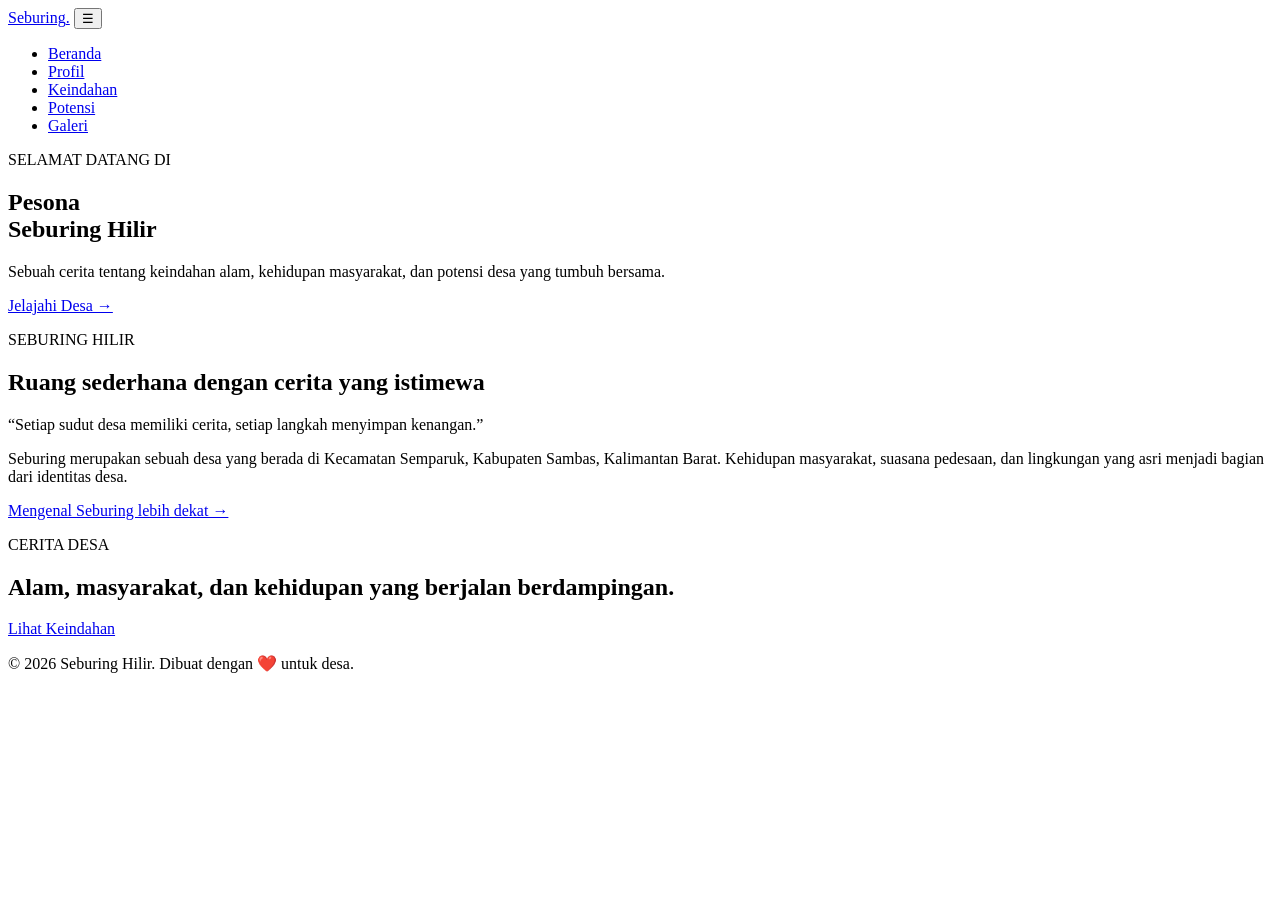
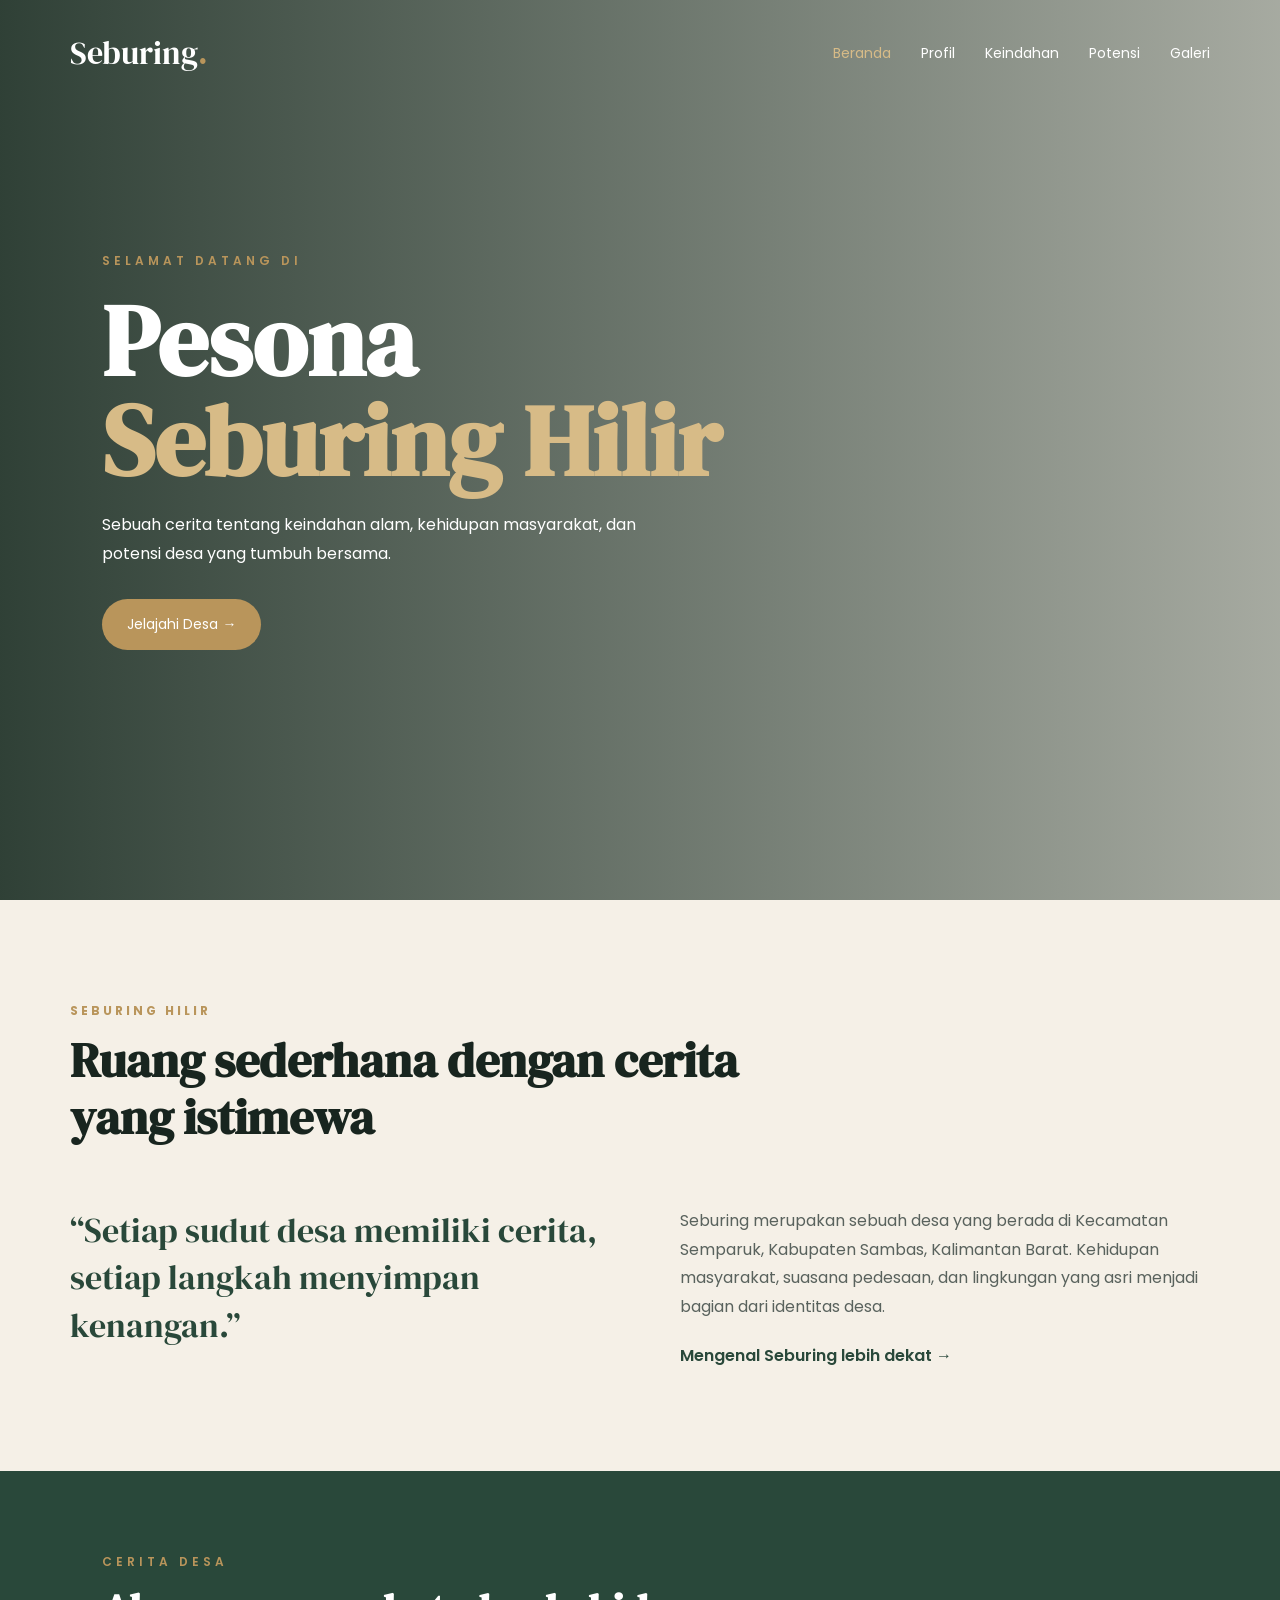
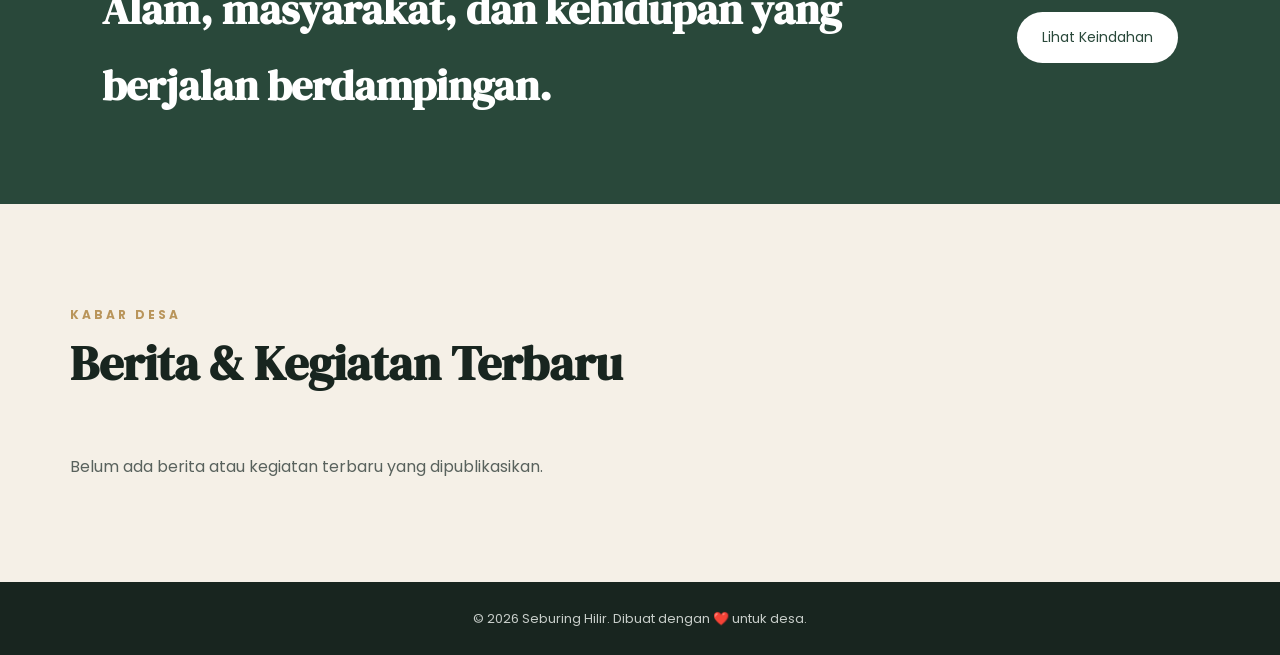
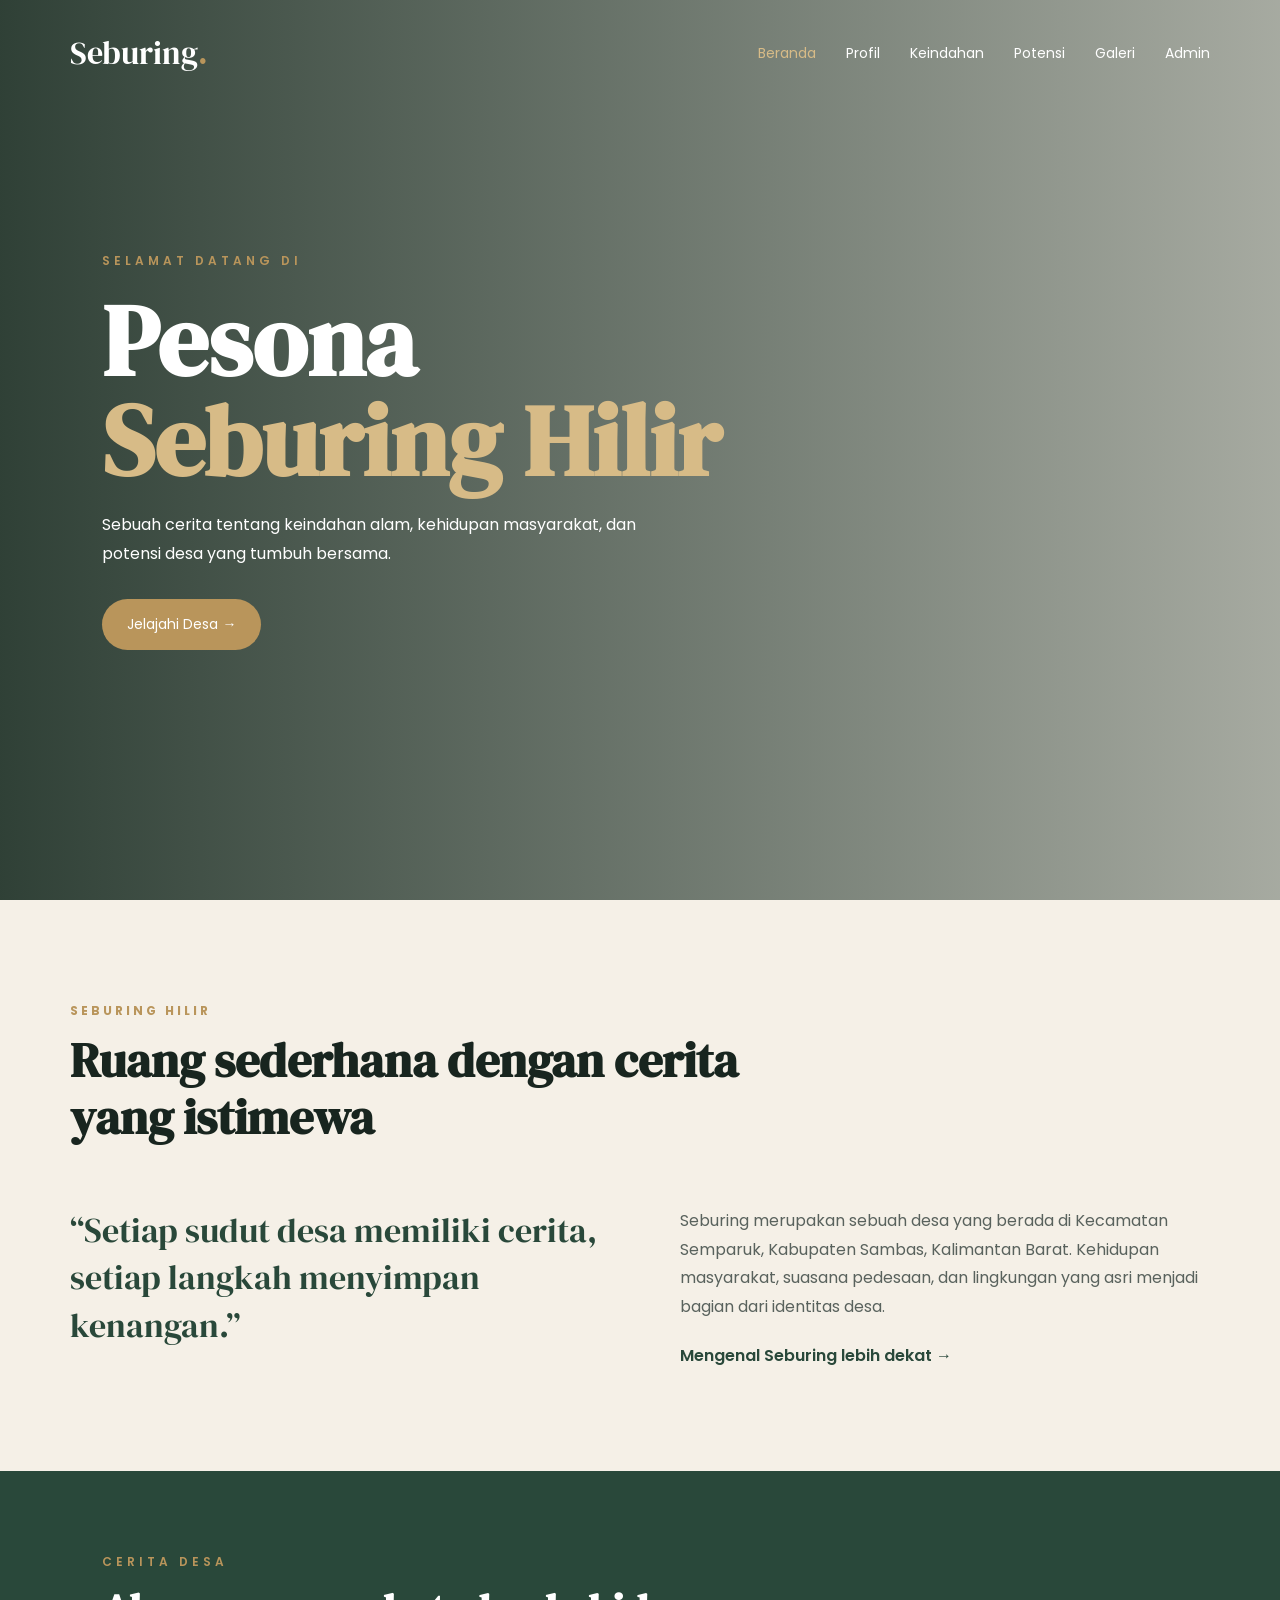
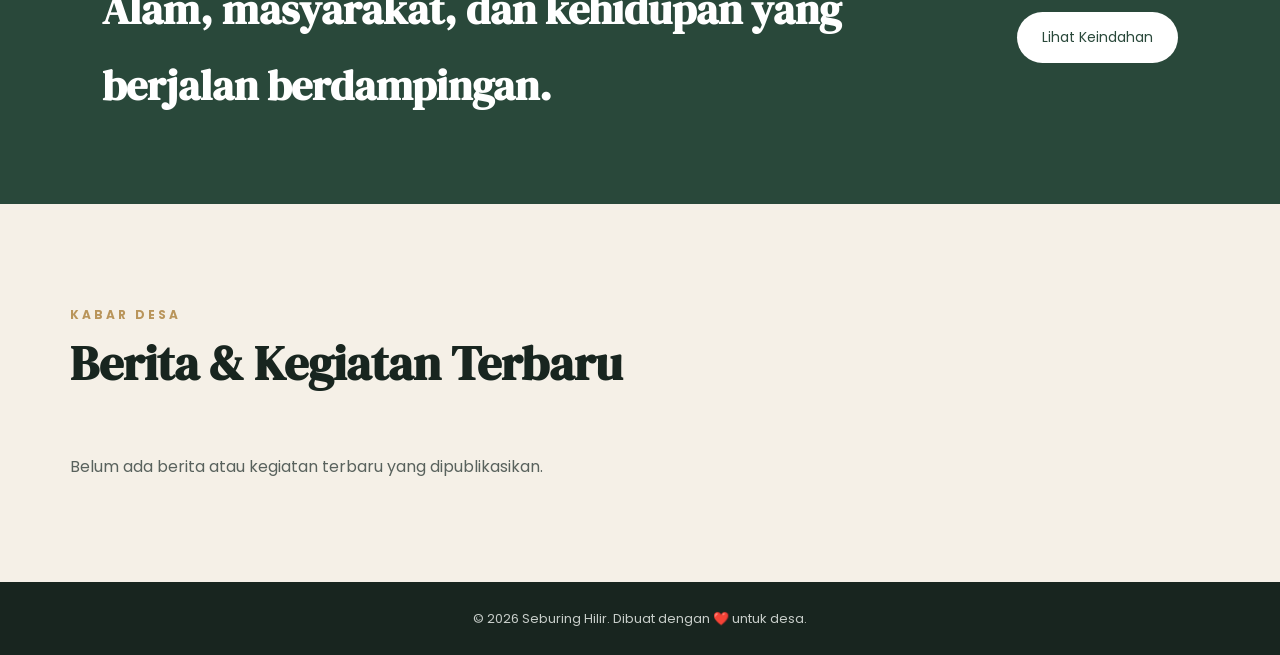
